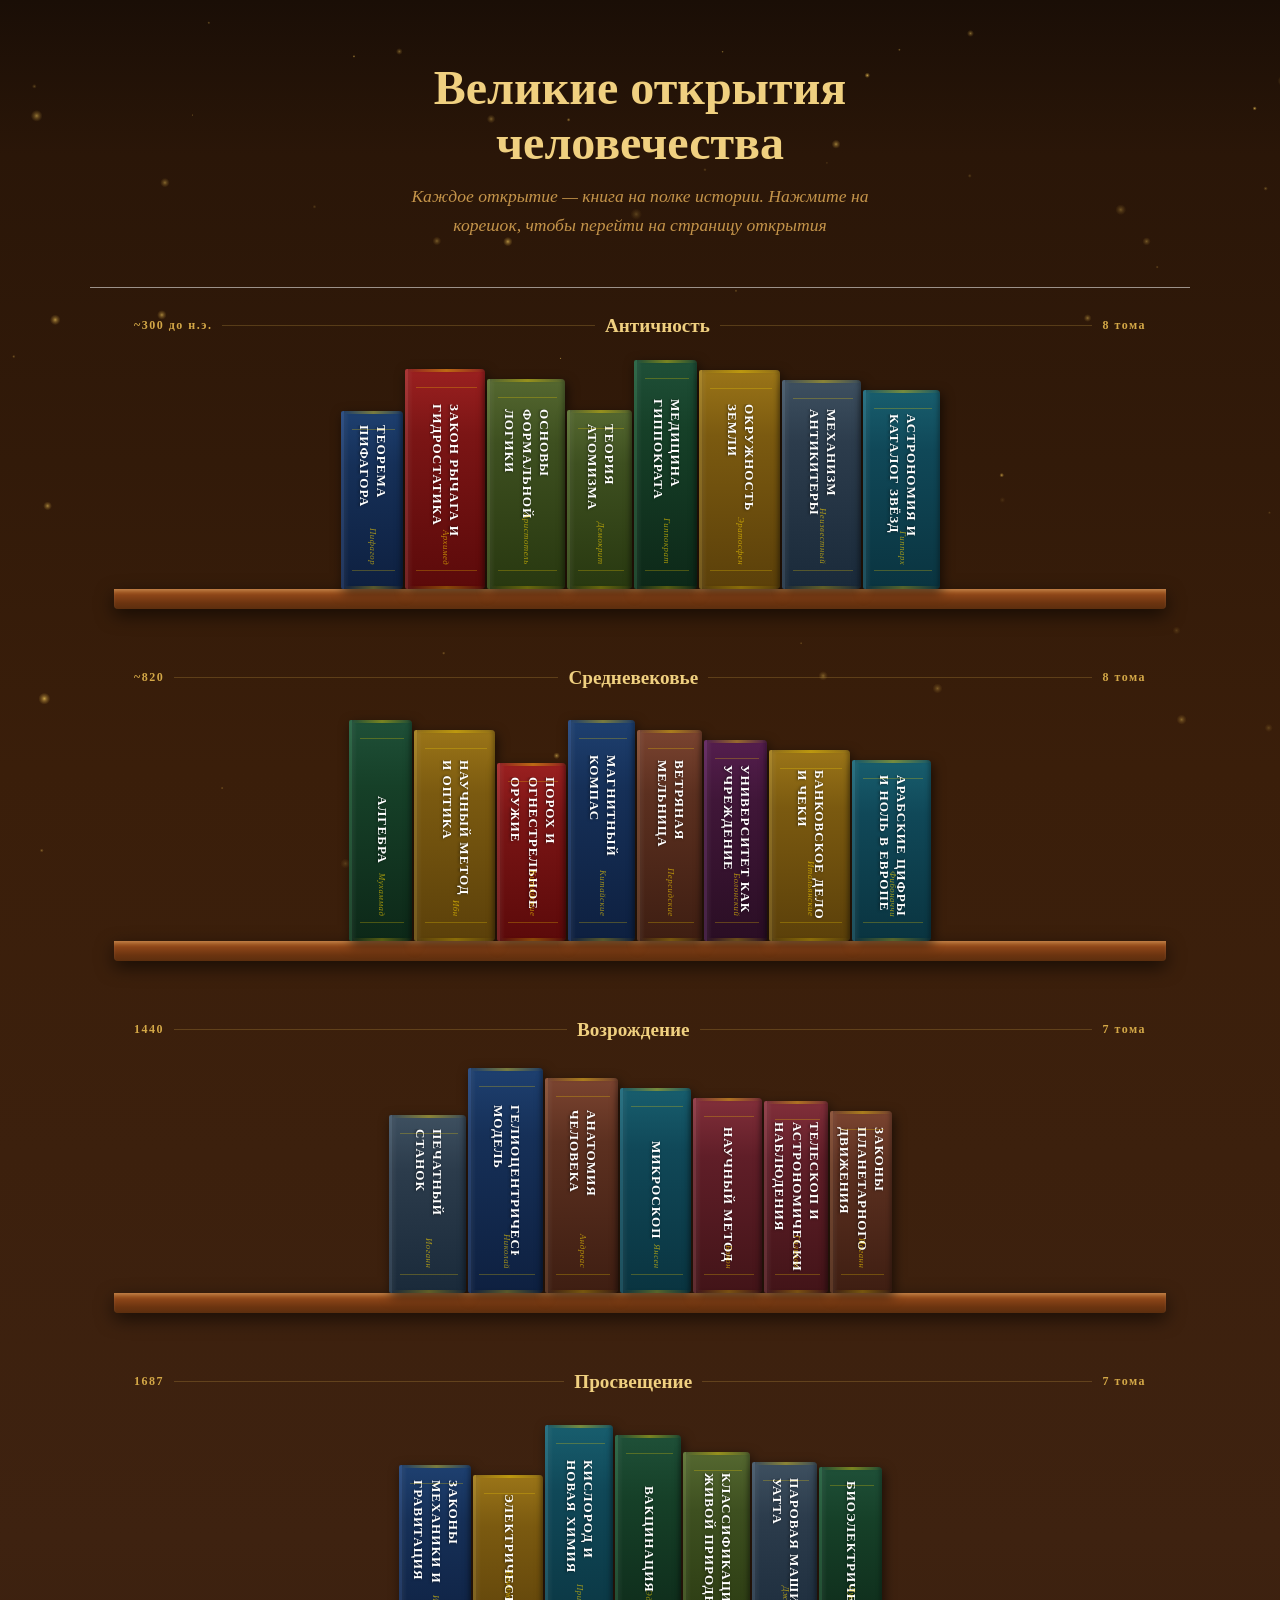
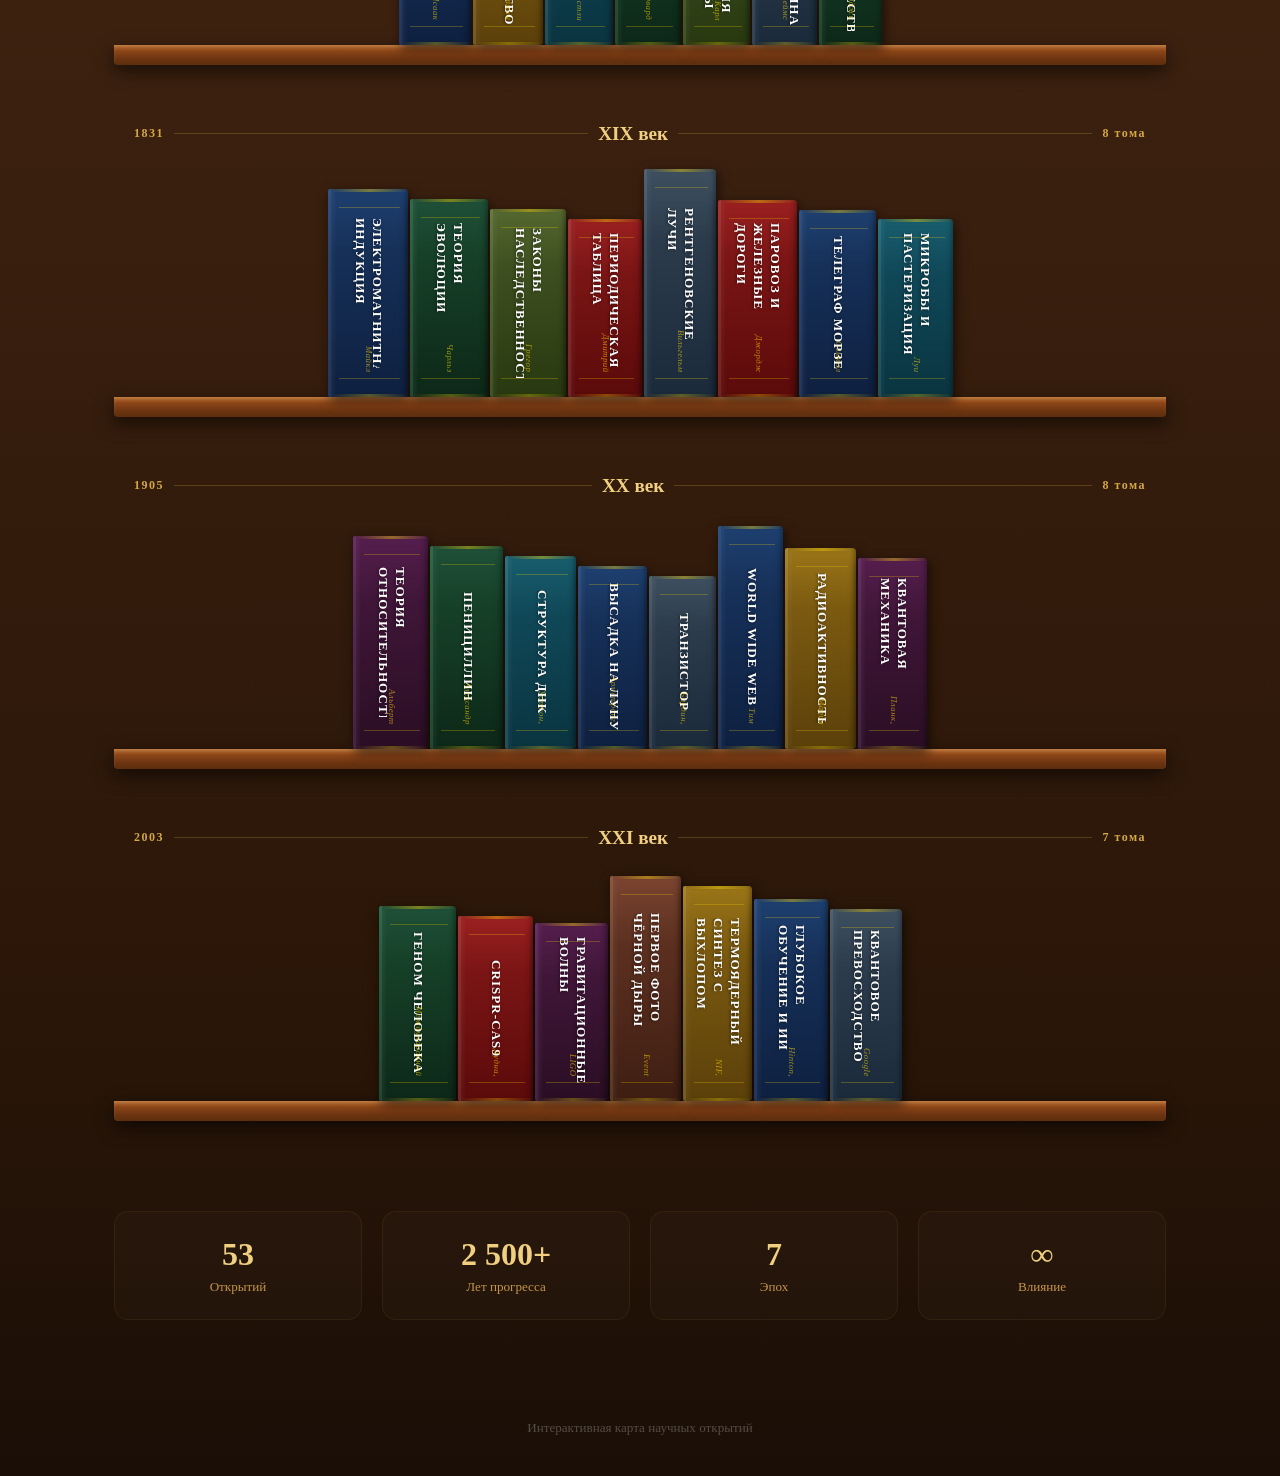
==== discoveries.html @ d67c03bd "Add files via upload" ====
<!DOCTYPE html>
<html lang="ru">
<head>
<meta charset="UTF-8">
<meta name="viewport" content="width=device-width, initial-scale=1.0">
<title>Великие открытия человечества</title>
<style>
*{margin:0;padding:0;box-sizing:border-box}
body{font-family:Georgia,'Times New Roman',serif;background:#1a0e06;color:#fff;min-height:100vh;overflow-x:hidden}
.lib{min-height:100vh;background:linear-gradient(180deg,#1a0e06,#2a1608 5%,#3a1e0a 25%,#3e2210 50%,#2a1608 85%,#1a0e06 100%)}

header{text-align:center;padding:60px 24px 20px;position:relative;z-index:1}
h1{font-size:clamp(2rem,5vw,3rem);color:#f0d080;margin-bottom:12px;line-height:1.15;cursor:pointer}
.sub{font-size:1.1rem;color:#c4944a;font-style:italic;max-width:520px;margin:0 auto 28px;line-height:1.6}

.shelves{max-width:1100px;margin:0 auto;padding:0 24px 40px;position:relative;z-index:1}
.shelf{margin-bottom:30px}
.slabel{display:flex;align-items:center;gap:10px;padding:28px 20px 12px}
.slabel .yr{font-size:.75rem;font-weight:700;color:#d4a847;letter-spacing:1.5px}
.slabel .ln{flex:1;height:1px;background:rgba(212,168,71,.25)}
.slabel .nm{font-size:1.2rem;font-weight:700;color:#f0d080}

.brow{display:flex;align-items:flex-end;padding:0 20px;min-height:240px;gap:2px;justify-content:center}
.bk{cursor:pointer;transition:all .35s cubic-bezier(.25,.8,.25,1);text-decoration:none;color:inherit;display:block;position:relative}
.bk:hover{transform:translateY(-16px) scale(1.03);z-index:10}
.spine{border-radius:2px 4px 4px 2px;padding:14px 8px;min-height:190px;width:72px;display:flex;flex-direction:column;align-items:center;justify-content:center;position:relative;overflow:hidden;box-shadow:2px 4px 12px rgba(0,0,0,.6),inset -2px 0 4px rgba(0,0,0,.3),inset 2px 0 4px rgba(255,255,255,.08)}
.spine::before{content:'';position:absolute;top:0;left:0;right:0;height:3px;background:linear-gradient(90deg,transparent,rgba(255,215,0,.4),transparent)}
.spine::after{content:'';position:absolute;bottom:0;left:0;right:0;height:3px;background:linear-gradient(90deg,transparent,rgba(255,215,0,.3),transparent)}
.spine .gold-line{position:absolute;left:8px;right:8px;height:1px;background:rgba(255,215,0,.25)}
.spine .gold-line.top{top:18px}
.spine .gold-line.bot{bottom:18px}
.btitle{font-size:.82rem;font-weight:700;color:#fff;writing-mode:vertical-rl;text-orientation:mixed;letter-spacing:1px;text-transform:uppercase;text-shadow:0 1px 3px rgba(0,0,0,.6);line-height:1.3;max-height:150px;overflow:hidden}
.bauthor{font-size:.55rem;color:rgba(255,215,0,.6);writing-mode:vertical-rl;text-orientation:mixed;position:absolute;bottom:24px;letter-spacing:.5px;font-style:italic}
.bk:hover .spine{box-shadow:2px 8px 24px rgba(0,0,0,.7),inset -2px 0 4px rgba(0,0,0,.3),inset 2px 0 4px rgba(255,255,255,.12),0 0 20px rgba(255,215,0,.1)}

.c1{background:linear-gradient(180deg,#9B2020 0%,#7B1515 30%,#5B0A0A 100%);border-left:3px solid rgba(255,180,180,.15)}
.c2{background:linear-gradient(180deg,#1E4070 0%,#163058 30%,#0E2040 100%);border-left:3px solid rgba(150,180,255,.15)}
.c3{background:linear-gradient(180deg,#1F5038 0%,#164028 30%,#0D2818 100%);border-left:3px solid rgba(150,255,180,.15)}
.c4{background:linear-gradient(180deg,#7B4430 0%,#5C3020 30%,#3E1E12 100%);border-left:3px solid rgba(255,200,150,.15)}
.c5{background:linear-gradient(180deg,#551E4E 0%,#401638 30%,#2A0E24 100%);border-left:3px solid rgba(220,150,255,.15)}
.c6{background:linear-gradient(180deg,#9B7518 0%,#7B5A10 30%,#5B400A 100%);border-left:3px solid rgba(255,230,150,.15)}
.c7{background:linear-gradient(180deg,#185E6E 0%,#104858 30%,#0A3440 100%);border-left:3px solid rgba(150,230,255,.15)}
.c8{background:linear-gradient(180deg,#556830 0%,#3E5020 30%,#283810 100%);border-left:3px solid rgba(200,230,150,.15)}
.c9{background:linear-gradient(180deg,#822F3A 0%,#601E28 30%,#421418 100%);border-left:3px solid rgba(255,180,190,.15)}
.c10{background:linear-gradient(180deg,#3E5060 0%,#2C3C4C 30%,#1A2A3A 100%);border-left:3px solid rgba(180,200,220,.15)}

.board{height:20px;background:linear-gradient(180deg,#b87030 0%,#8c4518 30%,#6c3410 70%,#5c2e0e 100%);border-radius:0 0 4px 4px;box-shadow:0 6px 18px rgba(0,0,0,.6),inset 0 2px 3px rgba(255,255,255,.1)}
.board::before{content:'';position:absolute;top:0;left:0;right:0;height:1px;background:rgba(255,255,255,.1)}

.stats{max-width:1100px;margin:0 auto;padding:20px 24px 60px;display:grid;grid-template-columns:repeat(4,1fr);gap:20px;position:relative;z-index:1}
.stat{text-align:center;padding:24px;background:rgba(255,255,255,.02);border:1px solid rgba(212,168,71,.08);border-radius:14px}
.stat .n{font-size:2rem;font-weight:900;color:#f0d080;margin-bottom:6px}
.stat .l{font-size:.82rem;color:#c4944a}

/* Discovery page */
.discovery-page{max-width:900px;margin:0 auto;padding:40px 24px 80px}
.dp-back{color:#c4944a;font-size:.95rem;cursor:pointer;margin-bottom:32px;background:none;border:none;font-family:inherit;display:inline-block}
.dp-back:hover{color:#f0d080}
.dp-era{color:#d4a847;font-size:.8rem;margin-bottom:12px;letter-spacing:1px}
.dp-title{font-size:2.5rem;color:#f0d080;margin-bottom:8px;line-height:1.15}
.dp-scientist{font-size:1.3rem;color:#c4944a;font-style:italic;margin-bottom:8px}
.dp-year{font-size:1rem;color:rgba(255,255,255,.5);margin-bottom:24px}
.dp-tags{display:flex;gap:8px;flex-wrap:wrap;margin-bottom:32px}
.dp-tag{padding:4px 12px;border-radius:100px;font-size:.75rem;color:#c4944a;background:rgba(255,255,255,.04);border:1px solid rgba(255,255,255,.08)}

.dp-quote{border-left:3px solid #d4a847;padding:16px 20px;background:rgba(212,168,71,.04);border-radius:0 10px 10px 0;margin:28px 0}
.dp-quote p{font-size:1.15rem;font-style:italic;color:#f0d080;line-height:1.6;margin-bottom:6px}
.dp-quote cite{font-size:.8rem;color:#c4944a}

.dp-section{margin-bottom:36px}
.dp-section h2{color:#f0d080;margin-bottom:14px;font-size:1.3rem}
.dp-section p{color:rgba(255,255,255,.78);line-height:1.85;margin-bottom:12px;font-size:1rem}

.dp-meta{display:grid;grid-template-columns:repeat(auto-fit,minmax(180px,1fr));gap:12px;margin:20px 0 32px}
.meta-card{background:rgba(255,255,255,.03);border:1px solid rgba(255,255,255,.06);border-radius:12px;padding:14px}
.meta-card .ml{font-size:.7rem;color:#d4a847;text-transform:uppercase;letter-spacing:1px;margin-bottom:4px}
.meta-card .mv{font-size:1rem;font-weight:700;color:#fff}

.dp-facts{display:grid;grid-template-columns:repeat(auto-fit,minmax(260px,1fr));gap:14px;margin-top:14px}
.fact-card{background:rgba(255,255,255,.03);border:1px solid rgba(212,168,71,.1);border-radius:10px;padding:18px}
.fact-card h4{color:#d4a847;margin-bottom:8px;font-size:.85rem}
.fact-card p{color:rgba(255,255,255,.75);font-size:.92rem;line-height:1.65}

.dp-timeline{position:relative;padding-left:28px;margin-top:14px}
.dp-timeline::before{content:'';position:absolute;left:6px;top:0;bottom:0;width:2px;background:rgba(212,168,71,.2)}
.tl-item{position:relative;margin-bottom:18px;padding-left:18px}
.tl-item::before{content:'';position:absolute;left:-26px;top:5px;width:10px;height:10px;border-radius:50%;background:#d4a847;border:2px solid #1a0e06}
.tl-item .tl-year{font-size:.9rem;font-weight:700;color:#d4a847;margin-bottom:2px}
.tl-item .tl-text{font-size:.88rem;color:rgba(255,255,255,.7);line-height:1.5}

.dp-related{display:grid;grid-template-columns:repeat(auto-fit,minmax(200px,1fr));gap:12px;margin-top:14px}
.related-card{background:rgba(255,255,255,.03);border:1px solid rgba(212,168,71,.1);border-radius:10px;padding:14px;cursor:pointer;transition:all .3s;text-decoration:none;color:inherit;display:block}
.related-card:hover{background:rgba(212,168,71,.08);border-color:rgba(212,168,71,.3);transform:translateY(-2px)}
.related-card .rc-title{font-size:1rem;font-weight:700;color:#f0d080;margin-bottom:4px}
.related-card .rc-sci{font-size:.8rem;color:#c4944a;font-style:italic}
.related-card .rc-year{font-size:.75rem;color:rgba(255,255,255,.4);margin-top:4px}

footer{text-align:center;padding:40px 24px;color:rgba(255,255,255,.25);font-size:.82rem}

#particles{position:fixed;top:0;left:0;width:100%;height:100%;pointer-events:none;z-index:0}
.lib{position:relative;z-index:1}

@media(max-width:768px){
.stats{grid-template-columns:1fr 1fr}
.dp-title{font-size:1.8rem}
.dp-facts{grid-template-columns:1fr}
.dp-meta{grid-template-columns:1fr 1fr}
}
</style>
</head>
<body>
<div class="lib">
<canvas id="particles"></canvas>
<div id="app"></div>
</div>

<script>
const D=[
{e:"Античность",y:"~300 до н.э.",t:"Теорема Пифагора",s:"Пифагор Самосский",c:2,
fullDesc:"Фундаментальная теорема геометрии: a\u00B2 + b\u00B2 = c\u00B2. Соотношение между сторонами прямоугольного треугольника стало основой для тысяч последующих открытий. Хотя вавилоняне знали это соотношение за 1000 лет до Пифагора, именно он (или его ученики) первым дал строгое математическое доказательство.",
context:"До Пифагора математика была практической \u2014 египтяне использовали эмпирические соотношения для строительства пирамид. Пифагор первым поднял математику до уровня дедуктивной науки, где истины не наблюдаются, а доказываются. Его школа открыла существование иррациональных чисел (\u221A2), что потрясло самих пифагорейцев.",
impact:"Без теоремы Пифагора невозможны тригонометрия, навигация, архитектура, GPS-навигация и компьютерная графика. Каждый раз, когда вы пользуетесь картой на телефоне или смотрите 3D-анимацию, работает эта 2500-летняя теорема.",
facts:["Пифагор не оставил письменных трудов \u2014 все идеи передавались устно","Существует более 400 различных доказательств теоремы, включая доказательство президента США Гарфилда","Вавилоняне знали о соотношении 3-4-5 за 1000 лет до Пифагора","Пифагорейцы считали числа сакральными и верили: \u00ABвсё есть число\u00BB","Пифагор запрещал есть бобы и, по легенде, погиб из-за этого"],
timeline:[{year:"~570 до н.э.",text:"Рождение Пифагора на острове Самос"},{year:"~530 до н.э.",text:"Основание школы в Кротоне"},{year:"~500 до н.э.",text:"Открытие и доказательство теоремы"},{year:"~300 до н.э.",text:"Включение в \u00ABНачала\u00BB Евклида"}],
f:"Математика",im:"Геометрия, навигация, физика",o:"Древняя Греция",
q:"Числа правят миром.",qc:"Пифагор",
tg:["геометрия","математика"],rel:[1,3,4],
prev:"Вавилоняне на глиняных табличках (Plimpton 322, ~1800 до н.э.) знали соотношение 3-4-5, египтяне использовали верёвки с узлами для прямых углов. Но всё это были эмпирические наблюдения — ни у кого не было строгого доказательства.",
modern:"GPS-навигация (расстояние между точками), компьютерная графика и 3D-моделирование (евклидово расстояние), строительство (проверка прямых углов), физика (разложение векторов сил), архитектура, машинное обучение (метрики расстояний между данными)."},

{e:"Античность",y:"~250 до н.э.",t:"Закон рычага и гидростатика",s:"Архимед",c:1,
fullDesc:"Архимед Сиракузский \u2014 величайший математик и инженер античности. Он сформулировал закон рычага и принцип выталкивающей силы (закон Архимеда), разработал методы вычисления площадей и объёмов, предвосхитившие интегральное исчисление на 2000 лет. Также создал уникальные военные машины.",
context:"Архимед жил в период эллинистической Греции. Его предшественник Евклид систематизировал геометрию, а Архимед пошёл дальше \u2014 научился вычислять площади криволинейных фигур. Его вычисление числа \u03C0 было рекордно точным для того времени.",
impact:"Принципы Архимеда используются в судостроении, гидравлике и инженерии. Его метод исчерпывания предвосхитил интегральное исчисление Ньютона и Лейбница.",
facts:["Знаменитое \u00ABЭврика!\u00BB произнесено в ванной","Он вычислил \u03C0 с точностью до двух знаков \u2014 рекорд на 1500 лет","Создал \u00ABкогти Архимеда\u00BB для защиты Сиракуз от римлян","По легенде, мог сдвинуть корабль одной рукой через систему блоков","Римский солдат убил Архимеда, когда тот чертил фигуру на песке"],
timeline:[{year:"~287 до н.э.",text:"Рождение в Сиракузах"},{year:"~250 до н.э.",text:"Открытие закона рычага и гидростатики"},{year:"~240 до н.э.",text:"Вычисление \u03C0 и объёма шара"},{year:"212 до н.э.",text:"Гибель при осаде Сиракуз"}],
f:"Физика",im:"Механика, гидравлика",o:"Сиракузы",
q:"Дайте мне точку опоры, и я переверну Землю.",qc:"Архимед",
tg:["механика","физика","инженерия"],rel:[0,12,16],
prev:"Египтяне использовали рычаги для подъёма тяжестей, но не понимали математического закона. Архит из Тарента (IV в. до н.э.) исследовал механику, но не дал формулировки закона.",
modern:"Судостроение (расчёт плавучести кораблей и подводных лодок), гидравлика (домкраты, прессы), авиация (дирижабли), проектирование буровых установок, метеорология (воздушные массы)."},

{e:"Античность",y:"~350 до н.э.",t:"Основы формальной логики",s:"Аристотель",c:8,
fullDesc:"Аристотель создал первую формальную систему логики \u2014 силлогистику. Его учение о категориях, суждениях и умозаключениях стало фундаментом рационального мышления. \u00ABОрганон\u00BB \u2014 собрание логических трудов \u2014 оставался главным учебником логики вплоть до XIX века.",
context:"Аристотель был учеником Платона, но пошёл своим путём. Если Платон верил в мир идей, то Аристотель опирался на наблюдение. Он заложил основы биологии, политологии, риторики, этики. Его классификация животных использовалась до Линнея.",
impact:"Формальная логика \u2014 основа математики, философии, права, ИИ и программирования. Булева алгебра, из которой выросли компьютеры, \u2014 прямое развитие идей Аристотеля.",
facts:["Аристотель учил Александра Македонского","Основал школу Ликей, где преподавал гуляя \u2014 отсюда \u00ABперипатетики\u00BB","Описал более 500 видов животных","Его логика доминировала 2300 лет","Слово \u00ABкатегория\u00BB ввёл именно Аристотель"],
timeline:[{year:"384 до н.э.",text:"Рождение в Стагирах"},{year:"367 до н.э.",text:"Поступление в Академию Платона"},{year:"343 до н.э.",text:"Учитель Александра Македонского"},{year:"335 до н.э.",text:"Основание Ликея"}],
f:"Философия",im:"Логика, наука, ИИ",o:"Древняя Греция",
q:"Мы то, что мы делаем постоянно.",qc:"Аристотель",
tg:["логика","философия"],rel:[0,9,30],
prev:"Сократ развивал диалектику через вопросы, Платон — теорию идей. Но систематического метода рассуждения не существовало. Софисты использовали риторику для манипуляции, а не для поиска истины.",
modern:"Формальная логика — основа программирования (условные операторы, булева алгебра), SQL-запросов, искусственного интеллекта (логический вывод), юриспруденции (построение правовых аргументов), философии и лингвистики."},

{e:"Средневековье",y:"~820",t:"Алгебра",s:"Мухаммад аль-Хорезми",c:3,
fullDesc:"Трактат \u00ABАль-Китаб аль-мухтасар фи хисаб аль-джабр ва-ль-мукабала\u00BB стал первой книгой, посвящённой решению уравнений как самостоятельной науке. Слово \u00ABаль-джабр\u00BB дало название \u00ABалгебре\u00BB, а латинизация имени \u00ABаль-Хорезми\u00BB породила слово \u00A0\u00ABалгоритм\u00BB.",
context:"Аль-Хорезми работал в \u00ABДоме мудрости\u00BB в Багдаде \u2014 главном научном центре исламского халифата. Там переводились труды греков, индийцев и персов. Индийская позиционная система счисления, которую он популяризировал, стала основой всей современной математики.",
impact:"Без алгебры невозможна ни одна область современной науки. Алгоритмы, лежащие в основе каждого компьютера, прямо названы в честь аль-Хорезми.",
facts:["Слово \u00ABалгоритм\u00BB \u2014 латинизация его имени","Слово \u00ABалгебра\u00BB \u2014 от \u00ABal-jabr\u00BB","Работал в \u00ABДоме мудрости\u00BB \u2014 аналоге научного института","Индийские цифры попали в Европу через его труды","Его астрономические таблицы использовались 400 лет"],
timeline:[{year:"~780",text:"Рождение в Хорезме"},{year:"~820",text:"Создание трактата по алгебре"},{year:"~830",text:"Составление астрономических таблиц"},{year:"XII век",text:"Перевод на латынь"}],
f:"Математика",im:"Алгебра, программирование",o:"Багдад",
q:"Аль-Джабр \u2014 восстановление целого из частей.",qc:"Из трактата",
tg:["алгебра","алгоритмы","математика"],rel:[6,19],
prev:"Индийские математики создали позиционную систему с нулём (VI век), но не развили алгебру как самостоятельную науку. Диофант (III век) решал уравнения, но геометрически. Китайские математики решали практические задачи без систематизации.",
modern:"Без алгебры невозможно программирование, криптография, машинное обучение, инженерия, экономика, физика. Алгоритмы (названные в честь аль-Хорезми) — основа компьютерных наук. Каждое уравнение в школе — это алгебра аль-Хорезми."},

{e:"Средневековье",y:"~1021",t:"Научный метод и оптика",s:"Ибн аль-Хайсам",c:6,
fullDesc:"\u00ABКнига оптики\u00BB впервые доказала, что зрение возникает от лучей, входящих в глаз, а не исходящих из него. Альхазен первым применил систематический эксперимент для проверки гипотез \u2014 за 600 лет до Галилея. Его подход \u2014 гипотеза, эксперимент, проверка \u2014 стал прообразом научного метода.",
context:"Альхазен притворился сумасшедшим, чтобы избежать гнева халифа, и в заточении написал главный труд. Его работы повлияли на Роджера Бэкона, Леонардо да Винчи, Кеплера и Декарта.",
impact:"Альхазен заложил основы экспериментальной физики и оптики. Камера-обскура, описанная им, стала предшественницей фотографии.",
facts:["Его называют \u00ABпервым настоящим учёным\u00BB","Притворился безумцем на 10 лет, чтобы избежать казни","Описал камеру-обскуру \u2014 предшественницу фотоаппарата","\u00ABКнига оптики\u00BB \u2014 7 томов","Изучал радугу и строение глаза"],
timeline:[{year:"965",text:"Рождение в Басре"},{year:"~1011",text:"Начало работы над \u00ABКнигой оптики\u00BB"},{year:"~1021",text:"Завершение \u00ABКниги оптики\u00BB"},{year:"~1040",text:"Смерть в Каире"}],
f:"Физика",im:"Оптика, научный метод",o:"Каир",
tg:["оптика","научный метод","эксперимент"],rel:[11,14],
prev:"Евклид и Птолемей считали, что глаз испускает лучи. Гален изучал анатомию глаза, но не понял механизм зрения. Арабские учёные до аль-Хайсама не проводили систематических экспериментов с контролем переменных.",
modern:"Его оптика — основа фотографии, микроскопии, телескопов, офтальмологии. Научный метод (гипотеза → эксперимент → проверка) — основа всей современной науки: физики, химии, биологии, медицины. Без этого метода нет технологий."},

{e:"Возрождение",y:"1440",t:"Печатный станок",s:"Иоганн Гутенберг",c:10,
fullDesc:"Гутенберг создал первый печатный станок с подвижными металлическими литерами. За 50 лет было напечатано больше книг, чем переписано за предыдущее тысячелетие. Это привело к Реформации, Научной революции и Просвещению.",
context:"До Гутенберга книги переписывались вручную \u2014 одна Библия стоила как дом. Гутенберг был ювелиром \u2014 его мастерство в работе с металлом позволило создать точные формы для литер. Первая напечатанная книга \u2014 Библия (1455).",
impact:"Печатный станок \u2014 величайший катализатор прогресса. Без него невозможны Реформация, Научная революция, демократия и современное образование.",
facts:["Гутенберг обанкротился и умер в бедности","Первой книгой стала Библия (1455) \u2014 сохранилось 49 экземпляров","Через 50 лет \u2014 1000+ типографий, 20 млн томов","Мартин Лютер использовал станок для тезисов \u2014 первый \u00ABвирусный контент\u00BB","До станка 5% грамотных, через 100 лет \u2014 47%"],
timeline:[{year:"~1400",text:"Рождение в Майнце"},{year:"1440",text:"Создание печатного станка"},{year:"1455",text:"Печать 42-строчной Библии"},{year:"1468",text:"Смерть в бедности"}],
f:"Технология",im:"Революция в знании",o:"Майнц, Германия",
q:"Машина для победы над невежеством.",qc:"Лейбниц о Гутенберге",
tg:["печать","революция","знание"],rel:[9,7,13],
prev:"Китайцы изобрели бумагу (II век) и ксилографию (VII век). Корейцы создали металлические подвижные литеры (XIII век). Но ни одна из этих культур не создала полной системы: шрифт + пресс + краска + бумага.",
modern:"Печать привела к массовой грамотности, Научной революции, Реформации, демократии. Без неё нет газет, журналов, образования, современного общества. Следующий скачок в распространении информации — интернет (1989)."},

{e:"Возрождение",y:"1543",t:"Гелиоцентрическая модель",s:"Николай Коперник",c:2,
fullDesc:"Коперник предложил модель, в которой Земля вращается вокруг Солнца. Его труд \u00ABО вращениях небесных сфер\u00BB стал началом Научной революции, разрушив 1400-летнюю геоцентрическую парадигму.",
context:"Коперник был каноником католической церкви \u2014 ирония, учитывая что теория противоречила догме. Он боялся публиковать из-за обвинений в ереси. По легенде, книгу вручили умирающему Копернику в день его смерти.",
impact:"Гелиоцентризм запустил цепь: Галилей доказал наблюдениями, Кеплер открыл эллиптические орбиты, Ньютон объяснил гравитацией.",
facts:["Коперник также был врачом, экономистом и переводчиком","\u00ABО вращениях\u00BB опубликовано в год его смерти","Церковь запретила книгу только через 73 года","Галилей осуждён в 1633 именно за защиту идей Коперника","Планеты Коперника ещё двигались по круговым орбитам"],
timeline:[{year:"1473",text:"Рождение в Торне"},{year:"1510\u20131530",text:"Разработка модели"},{year:"1543",text:"Публикация"},{year:"1616",text:"Включение в индекс запрещённых"}],
f:"Астрономия",im:"Научная революция",o:"Фромборк, Польша",
tg:["астрономия","гелиоцентризм"],rel:[3,11,12],
prev:"Аристарх Самосский (III век до н.э.) предлагал гелиоцентризм, но его отвергли. Птолемей создал сложную геоцентрическую систему с эпициклами, работавшую 1400 лет. Омара Хайяма (XI век) критиковал Птолемея, но не предложил альтернативу.",
modern:"Гелиоцентризм — основа современной астрономии и космонавтики. Понимание, что Земля не центр Вселенной, изменило философию, теологию и самоосознание человечества. Сегодня мы знаем о миллиардах галактик — всё началось с идеи Коперника."},

{e:"Возрождение",y:"1543",t:"Анатомия человека",s:"Андреас Везалий",c:4,
fullDesc:"До Везалия анатомия базировалась на трудах Галена (II век), который вскрывал животных. Везалий первым начал систематически dissectировать людей и обнаружил сотни ошибок. Его \u00ABDe humani corporis fabrica\u00BB с иллюстрациями ученика Тициана стала поворотным моментом.",
context:"Везалию было 28 лет, когда он опубликовал главный труд. Он тайно вскрывал тела \u2014 это было нелегально и опасно. Разоблачение ошибок Галена вызвало ярость консерваторов.",
impact:"Современная медицина, хирургия и физиология невозможны без точного понимания анатомии. Везалий превратил медицину из набора суеверий в науку.",
facts:["Везалию было 28 при публикации главного труда","Тайно вскрывал тела, включая висельников","Более 300 детальных иллюстраций","Обнаружил, что у людей нет кости в сердце, как утверждал Гален","Погиб при кораблекрушении в 37 лет"],
timeline:[{year:"1514",text:"Рождение в Брюсселе"},{year:"1537",text:"Начало исследований в Падуе"},{year:"1543",text:"Публикация \u00ABFabrica\u00BB"},{year:"1564",text:"Гибель при кораблекрушении"}],
f:"Медицина",im:"Анатомия, хирургия",o:"Брюссель/Падуя",
tg:["анатомия","медицина"],rel:[14,15,23],
prev:"Гален (II век) был авторитетом 1300 лет, но вскрывал животных (свиней, обезьян), не людей. Мондино де Луцци (XIV век) проводил вскрытия, но не публиковал систематических наблюдений. Анатомия была набором ошибок Галена.",
modern:"Современная медицина, хирургия, физиология невозможны без точной анатомии. Рентген, МРТ, КТ — всё основано на знании анатомии. Каждое медицинское образование начинается с анатомии по Везалию."},

{e:"Возрождение",y:"1590",t:"Микроскоп",s:"Янсен / Левенгук",c:7,
fullDesc:"Захарий Янсен изобрёл первый составной микроскоп (~1590), но прорыв совершил Левенгук (1670-е). Создавая линзы (увеличение до 275\u00D7), он впервые увидел бактерий, сперматозоиды, эритроциты. Мир, невидимый глазу, оказался населён жизнью.",
context:"Левенгук был торговцем тканями, которому нужна была лупа. Не имел научного образования, но мастерство в создании линз привело к открытиям, потрясшим науку. Письма в Лондонское общество поначалу встречали скептически.",
impact:"Микроскоп \u2014 основа биологии, медицины и микробиологии. Без него невозможны понимание инфекций, антибиотики, клеточная биология и генетика.",
facts:["Левенгук создал 500+ микроскопов, сохранилось 11","Линзы давали 275\u00D7 \u2014 рекорд на 150 лет","Первым увидел бактерии, эритроциты, сперматозоиды","Не писал на латыни \u2014 его письма на голландском","Королевское общество отправило комиссию для проверки"],
timeline:[{year:"~1590",text:"Янсен создаёт первый микроскоп"},{year:"1665",text:"Гук публикует \u00ABМикрографию\u00BB"},{year:"1674",text:"Левенгук открывает \u00ABанималькулов\u00BB"},{year:"1683",text:"Левенгук обнаруживает бактерии"}],
f:"Технология",im:"Микробиология, медицина",o:"Нидерланды",
tg:["микроскоп","биология"],rel:[10,23,25],
prev:"Лупы использовались с античности. Роджер Бэкон описывал увеличительные стёкла (XIII век). Но никто не создал составной микроскоп с несколькими линзами до Янсена, и никто не увидел микромир до Левенгука.",
modern:"Микроскоп — основа биологии, медицины, микробиологии. Без него нет понимания инфекций, антибиотиков, клеточной биологии, генетики, вирусологии, диагностики рака. Современные электронные микроскопы видят отдельные атомы."},

{e:"Возрождение",y:"1600",t:"Научный метод",s:"Бэкон / Галилей",c:9,
fullDesc:"Бэкон сформулировал индуктивный метод, Галилей добавил эксперимент и математику. Наука отделилась от философии и религии. Галилей подтвердил гелиоцентризм телескопом, открыв спутники Юпитера и кратеры Луны.",
context:"До научного метода истина устанавливалась авторитетом. Бэкон в \u00ABНовом Органоне\u00BB (1620) заявил: природа познаётся через наблюдение. Галилей продемонстрировал силу метода: наблюдения фаз Венеры и лунного рельефа опровергли Аристотеля.",
impact:"Научный метод \u2014 основа всего современного знания. Медицина, физика, биология \u2014 всё основано на принципе \u00ABгипотеза \u2192 эксперимент \u2192 проверка\u00BB.",
facts:["Галилей обнаружил 4 спутника Юпитера в 1610","Наблюдал кратеры Луны, доказав что небесные тела не \u00ABидеальны\u00BB","Бэкон был канцлером Англии, осуждён за коррупцию","Галилея судили в 1633, заставили отречься","По легенде: \u00ABИ тем не менее она вертится!\u00BB"],
timeline:[{year:"1564",text:"Рождение Галилея"},{year:"1610",text:"Спутники Юпитера"},{year:"1620",text:"Бэкон публикует \u00ABНовый Органон\u00BB"},{year:"1633",text:"Суд над Галилеем"}],
f:"Методология",im:"Вся современная наука",o:"Англия/Италия",
tg:["метод","эмпиризм","наука"],rel:[12,9,7],
prev:"Средневековая наука основывалась на авторитете Аристотеля и Библии. Истина устанавливалась цитированием, не наблюдением. Аль-Хайсам применял эксперимент, но не формализовал метод как универсальный принцип.",
modern:"Научный метод — основа всего современного знания. Медицина, физика, биология, инженерия, экономика — всё основано на «гипотеза → эксперимент → проверка». Без него нет технологий, космических полётов, интернета, вакцинации."},

{e:"Просвещение",y:"1687",t:"Законы механики и гравитация",s:"Исаак Ньютон",c:2,
fullDesc:"\u00ABМатематические начала натуральной философии\u00BB \u2014 три закона движения и закон тяготения. Ньютон объединил земную и небесную механику. Также создал математический анализ и корпускулярную теорию света.",
context:"Ньютон работал в Кембридже во время Великой чумы. В \u00ABгод чудес\u00BB (1665\u20131666) он в одиночку заложил основы трёх великих наук. Позже стал директором Монетного двора и раскрыл масштаб фальшивомонетчества.",
impact:"\u00ABНачала\u00BB \u2014 возможно, самая важная научная книга. Инженерия, авиация, космонавтика \u2014 всё основано на трёх законах Ньютона.",
facts:["Создал анализ одновременно с Лейбницем","\u00ABГод чудес\u00BB \u2014 сидел дома во время чумы","Тайно занимался алхимией, написал больше об алхимии, чем о физике","Был директором Монетного двора","Эйнштейн показал: законы Ньютона \u2014 приближение"],
timeline:[{year:"1642",text:"Рождение в Вулсторпе"},{year:"1665\u201366",text:"\u00ABГод чудес\u00BB"},{year:"1687",text:"Публикация \u00ABНачал\u00BB"},{year:"1727",text:"Смерть, Вестминстерское аббатство"}],
f:"Физика",im:"Вся классическая механика",o:"Англия",
q:"Если я видел дальше других, то потому что стоял на плечах гигантов.",qc:"Исаак Ньютон",
tg:["механика","гравитация","физика"],rel:[1,16,12],
prev:"Галилей изучал движение тел (инерция, падение), Кеплер — орбиты планет (3 закона), но никто не объединил земную и небесную механику. Декарт развил аналитическую геометрию, Хук изучал упругость, но общей теории не было.",
modern:"Без законов Ньютона нет инженерии, авиации, космонавтики, архитектуры. Все мосты, здания, ракеты рассчитаны по Ньютону. Его математический анализ (исчисление) — основа физики, инженерии, экономики, машинного обучения."},

{e:"Просвещение",y:"1752",t:"Электричество",s:"Бенджамин Франклин",c:6,
fullDesc:"Франклин доказал электрическую природу молнии и ввёл понятия \u00ABположительный\u00BB и \u00ABотрицательный\u00BB заряд. Его работа заложила основу электрофизики и электротехники.",
context:"Франклин был не только учёным, но и журналистом, дипломатом, отцом-основателем США. Его электрические эксперименты начались как хобби \u2014 переписка с английскими коллегами стала бестселлером в Европе.",
impact:"Понимание электричества привело к телеграфу, электродвигателю, радио и всей электронике. Современная цивилизация работает на электричестве.",
facts:["Опыт с воздушным змеем был смертельно опасен","Изобрёл громоотвод, спасший тысячи зданий","Единственный, кто подписал все три основополагающих документа США","Предложил концепцию летнего времени за 200 лет до реализации","Портрет на $100, хотя никогда не был президентом"],
timeline:[{year:"1706",text:"Рождение в Бостоне"},{year:"1747",text:"Начало экспериментов"},{year:"1752",text:"Опыт с воздушным змеем"},{year:"1776",text:"Декларация независимости"}],
f:"Физика",im:"Электротехника",o:"Филадельфия, США",
tg:["электричество","физика","энергия"],rel:[16,12,32],
prev:"Грей (1731) показал, что электричество conducts, Дюфе — два типа электричества. Мушенбрук изобрёл лейденскую банку. Но электрическая природа молнии не была доказана — это оставалось гипотезой.",
modern:"Без понимания электричества нет телеграфа, телефона, радио, телевизора, компьютера, интернета. Вся современная цивилизация работает на электричестве. Громоотводы (изобретение Франклина) спасли миллионы зданий от пожаров."},

{e:"Просвещение",y:"1774",t:"Кислород и новая химия",s:"Пристли / Лавуазье",c:7,
fullDesc:"Пристли открыл кислород (1774), но не понял природу. Лавуазье доказал, что кислород \u2014 основа горения и дыхания, разрушив теорию флогистона. Создал первую систему химической номенклатуры, доказал закон сохранения массы.",
context:"Лавуазье был аристократом и сборщиком податей \u2014 это стоило ему жизни (гильотина, 1794). Его жена Мари-Анн была talented художницей и делала иллюстрации. Вместе они создали лабораторию, где химия стала точной наукой.",
impact:"Современная химия, биология, фармакология основаны на понимании кислорода. Без Лавуазье не было бы Пастера, Менделеева и химической промышленности.",
facts:["Лавуазье казнён на гильотине","Жена рисовала иллюстрации \u2014 они были соавторами","Пристли назвал кислород \u00ABдефлогистированным воздухом\u00BB","Лавуазье доказал что алмаз \u2014 углерод, сгорев его","Закон сохранения массы \u2014 основа всей химии"],
timeline:[{year:"1743",text:"Рождение Лавуазье"},{year:"1774",text:"Пристли открывает кислород"},{year:"1789",text:"\u00ABЭлементарный курс химии\u00BB"},{year:"1794",text:"Казнь Лавуазье"}],
f:"Химия",im:"Современная химия",o:"Англия/Франция",
tg:["химия","кислород"],rel:[19,14,17],
prev:"Теория флогистона (Шталь, 1697) доминировала 80 лет. Металлы при горении тяжелели — теория не могла это объяснить. Пристли открыл кислород (1774), но интерпретировал его через флогистон как «дефлогистированный воздух».",
modern:"Современная химия, биология, фармакология основаны на понимании кислорода и химических реакций. Закон сохранения массы — основа всей химической инженерии. Без Лавуазье нет Менделеева, Пастера, нефтехимии, производства удобрений."},

{e:"Просвещение",y:"1796",t:"Вакцинация",s:"Эдвард Дженнер",c:3,
fullDesc:"Дженнер заметил, что доярки, болевшие лёгкой коровьей оспой, не заражались смертельной натуральной. В 1796 привил 8-летнему мальчику содержимое из пузыря коровьей оспы \u2014 и доказал иммунитет. Слово \u00ABвакцина\u00BB от лат. \u00ABvacca\u00BB \u2014 корова.",
context:"Натуральная оспа убивала до 30% заразившихся. Дженнер не был первым, кто заметил связь, но первым провёл эксперимент. Работа встретила сопротивление \u2014 утверждали, что у привитых вырастут коровьи головы.",
impact:"Вакцинация \u2014 величайшее достижение медицины. Натуральная оспа полностью уничтожена к 1980. Вакцины спасают 3\u20135 млн жизней ежегодно.",
facts:["Дженнеру было 47 при первой вакцинации","\u00ABВакцина\u00BB от \u00ABvacca\u00BB \u2014 \u00ABкорова\u00BB","Натуральная оспа уничтожена в 1980 \u2014 единственная полностью eradicated болезнь","Противники утверждали, что вырастут коровьи головы","Вакцины спасают 3\u20135 млн жизней ежегодно"],
timeline:[{year:"1749",text:"Рождение Дженнера"},{year:"1796",text:"Первая вакцинация"},{year:"1798",text:"Публикация"},{year:"1980",text:"ВОЗ: оспа ликвидирована"}],
f:"Медицина",im:"Иммунология",o:"Беркли, Англия",
tg:["вакцина","медицина","иммунитет"],rel:[23,22],
prev:"Вариоляция (прививка лёгкой оспы) практиковалась в Китае (X век) и Турции. Леди Монтегю привезла метод в Англию (1721). Но вариоляция давала смертность 2-3%. Фермеры знали о связи коровьей оспы и иммунитета, но не систематизировали.",
modern:"Вакцинация — величайшее достижение медицины. Натуральная оспа уничтожена в 1980 — единственная болезнь полностью eradicated. Вакцины спасают 3-5 млн жизней ежегодно. Без них нет современной демографии, общественного здоровья, продолжительности жизни."},

{e:"XIX век",y:"1831",t:"Электромагнитная индукция",s:"Майкл Фарадей",c:2,
fullDesc:"Фарадей обнаружил, что движущийся магнит создаёт ток. Это основа электрогенератора \u2014 устройства, превращающего механическую энергию в электрическую. Также ввёл понятие электромагнитного поля и создал первый электродвигатель.",
context:"Фарадей не имел образования \u2014 был подмастерьем переплётчика и самоучкой. Максвелл математизировал его идеи. Эйнштейн держал фото Фарадея на столе.",
impact:"Без индукции нет электростанций, сетей, моторов. Вся цивилизация питается электричеством, произведённым по принципу Фарадея.",
facts:["Не знал высшей математики \u2014 мыслил \u00ABсиловыми линиями\u00BB","Читал Рождественские лекции для детей \u2014 традиция жива с 1825","Когда спросили о пользе электричества: \u00ABСэр, однажды вы будете брать налоги\u00BB","Единица ёмкости \u2014 фарад \u2014 в его честь","Эйнштейн держал фото Фарадея на столе"],
timeline:[{year:"1791",text:"Рождение в Лондоне"},{year:"1821",text:"Первый электродвигатель"},{year:"1831",text:"Открытие индукции"},{year:"1867",text:"Смерть"}],
f:"Физика",im:"Электрификация",o:"Лондон",
q:"Но ведь это можно использовать!",qc:"Гладстон",
tg:["электричество","энергия"],rel:[1,12,14],
prev:"Эрстед (1820) открыл, что ток создаёт магнитное поле. Ампер математизировал это. Араго намагнитил железо током. Но обратное — может ли магнит создать ток — никто не пробовал систематически.",
modern:"Без электромагнитной индукции нет электростанций, электросетей, трансформаторов, электродвигателей. Вся цивилизация питается электричеством по принципу Фарадея. Генератор на каждой электростанции работает по его закону."},

{e:"XIX век",y:"1859",t:"Теория эволюции",s:"Чарльз Дарвин",c:3,
fullDesc:"Дарвин показал, что все виды происходят от общих предков через естественный отбор. Это объяснило всё разнообразие жизни без сверхъестественных сил. Теория объединила биологию, палеонтологию, генетику и экологию.",
context:"Дарвин 20 лет собирал доказательства после \u00ABБигля\u00BB. Опубликовал только после того, как Уоллес независимо пришёл к тем же выводам. Страдал от страха перед реакцией. Жена Эмма была набожной \u2014 переживала, что не встретятся на небесах.",
impact:"Эволюция \u2014 объединяющая теория биологии. Без неё невозможны генетика, экология, медицина, биотехнологии. Помогла бороться с антибиотикорезистентностью.",
facts:["20 лет откладывал публикацию","Жена Эмма была набожной \u2014 они спорили","Болел всю жизнь \u2014 возможно, тропическая болезнь","\u00ABВыживает сильнейший\u00BB \u2014 не Дарвина","Только 1 из 1000 видов дожил до наших дней"],
timeline:[{year:"1809",text:"Рождение"},{year:"1831\u201336",text:"Путешествие на \u00ABБигле\u00BB"},{year:"1859",text:"\u00ABПроисхождение видов\u00BB"},{year:"1882",text:"Смерть, Вестминстерское аббатство"}],
f:"Биология",im:"Вся биология",o:"Даун, Англия",
q:"Выживают не самые сильные, а те, кто лучше приспосабливается.",qc:"Чарльз Дарвин",
tg:["эволюция","биология"],rel:[18,23,26],
prev:"Ламарк (1809) предложил эволюцию через наследование приобретённых признаков — механизм неверен. Чамберс анонимно издал «Следы творения» (1844) — идея эволюции, но без механизма. Эразм Дарвин (дед Чарльза) писал об эволюции, но без доказательств.",
modern:"Эволюция — объединяющая теория всей биологии. Помогает бороться с антибиотикорезистентностью, создавать ГМО, понимать поведение, изучать эпидемии (мутации вирусов), разрабатывать вакцины. Без неё биология — набор фактов без объяснения."},

{e:"XIX век",y:"1865",t:"Законы наследственности",s:"Грегор Мендель",c:8,
fullDesc:"Мендель провёл 8 лет, скрещивая 29 000 растений гороха. Обнаружил, что признаки наследуются дискретно, подчиняясь математическим законам. Работа опубликована в 1866, проигнорирована, переоткрыта в 1900 \u2014 став основой генетики.",
context:"Мендель был августинским монахом в Брюнне (совр. Брно). Позже стал настоятелем и забросил эксперименты. Работа была настолько超前ной, что современники не поняли. Только через 35 лет три учёных подтвердили законы.",
impact:"Генетика \u2014 основа биологии XXI века. Без Менделя нет понимания ДНК, генной инженерии, CRISPR, судебной экспертизы, персонализированной медицины.",
facts:["Вырастил 29 000 растений гороха за 8 лет","Работа проигнорирована 35 лет","Три учёных \u00ABпереоткрыли\u00BB законы в 1900","Изучал также пчеловодство и метеорологию","Если бы знал о хромосомах \u2014 работа была бы понята сразу"],
timeline:[{year:"1822",text:"Рождение в Силезии"},{year:"1856\u20131863",text:"Эксперименты с горохом"},{year:"1866",text:"Публикация (проигнорирована)"},{year:"1900",text:"Переоткрытие"}],
f:"Биология",im:"Генетика",o:"Брюнн (Брно)",
tg:["генетика","наследственность"],rel:[23,18,26],
prev:"Кольрейтер и Гёртнер скрещивали растения, но не увидели закономерностей. Теория «слияния наследственности» считала, что признаки смешиваются, как краски. Никто не думал о дискретных единицах наследственности.",
modern:"Генетика — основа биологии XXI века. Без Менделя нет понимания ДНК, генной инженерии, CRISPR, судебной экспертизы, персонализированной медицины. Законы Менделя — первый курс любого биологического факультета."},

{e:"XIX век",y:"1869",t:"Периодическая таблица",s:"Дмитрий Менделеев",c:1,
fullDesc:"Менделеев расположил 63 элемента по атомной массе и обнаружил периодическую закономерность. Сила таблицы \u2014 в предсказаниях: оставил пустые клетки для ещё не открытых элементов (галлий, скандий, германий) и точно предсказал их свойства.",
context:"Идея витала \u2014 несколько учёных систематизировали элементы. Менделеев первым использовал периодичность для предсказаний. По легенде, приснилась за ночь, но на самом деле думал 20 лет.",
impact:"Таблица \u2014 основа химии и физики частиц. Предсказала элементы, объяснила реакции, помогла создать квантовую механику. Используется каждый день в каждой лаборатории.",
facts:["Думал 20 лет, а не \u00ABувидел во сне\u00BB \u2014 как сам говорил","Предсказал свойства трёх элементов с точностью до десятичных","Галлий (1875), скандий (1879), германий (1886) подтвердили","Занимался метрологией, нефтехимией, даже изготовлением чемоданов","Нобелевскую премию так и не получил"],
timeline:[{year:"1834",text:"Рождение в Тобольске"},{year:"1869",text:"Публикация таблицы"},{year:"1875\u20131886",text:"Подтверждение предсказаний"},{year:"1907",text:"Смерть в Петербурге"}],
f:"Химия",im:"Вся химия",o:"Санкт-Петербург, Россия",
q:"Я над ней двадцать лет думал, а вы думаете: сидел и вдруг... готово.",qc:"Д.И. Менделеев",
tg:["химия","элементы","таблица"],rel:[14,19],
prev:"Дёберейнер нашёл «триады» элементов (1829). Ньюлендс — «закон октав» (1864). Мейер создал таблицу, но не предсказывал новые элементы. Несколько учёных были близко к открытию, но только Менделеев использовал периодичность для точных предсказаний.",
modern:"Таблица — основа химии и физики элементарных частиц. Предсказала 11 элементов, объяснила закономерности реакций. Современная таблица содержит 118 элементов. Каждый школьник, студент, химик использует её ежедневно."},

{e:"XIX век",y:"1895",t:"Рентгеновские лучи",s:"Вильгельм Рентген",c:10,
fullDesc:"Рентген обнаружил невидимые лучи, проходящие через бумагу, дерево и мясо, но задерживаемые костями. Первое фото \u2014 рука жены с видимыми костями и кольцом \u2014 потрясло мир. Отказался патентовать открытие.",
context:"Работал в темноте с катодной трубкой, когда заметил свечение экрана на другом конце комнаты. Был настолько поглощён, что забывал про еду. Жена, увидев снимок руки, воскликнула: \u00ABЯ видела свою смерть!\u00BB",
impact:"Революция в медицине \u2014 диагностика стала неинвазивной. Также в кристаллографии (открытие структуры ДНК), безопасности и материаловедении.",
facts:["Назвал лучи \u00ABX\u00BB \u2014 потому что не знал, что это","Первый снимок \u2014 рука жены Анны с кольцом","Жена: \u00ABЯ видела свою смерть!\u00BB","Отказался патентовать \u2014 общественное достояние","Первая Нобелевская премия по физике (1901)"],
timeline:[{year:"1845",text:"Рождение в Германии"},{year:"1895",text:"Открытие X-лучей"},{year:"1901",text:"Первая Нобелевская премия"},{year:"1923",text:"Смерть в Мюнхене"}],
f:"Физика",im:"Медицинская диагностика",o:"Вюрцбург",
tg:["рентген","медицина","физика"],rel:[23,20],
prev:"Крукс и Ленард изучали катодные лучи, но не заметили побочного излучения. Рентген работал в темноте и заметил свечение барий-платинцианидного экрана в другом конце комнаты. Другие исследователи видели тот же эффект, но игнорировали.",
modern:"Рентгеновские лучи революционизировали медицину — неинвазивная диагностика. Также: кристаллография (открытие структуры ДНК), безопасность (сканеры в аэропортах), материаловедение, археология (исследование артефактов без разрушения)."},

{e:"XX век",y:"1905",t:"Теория относительности",s:"Альберт Эйнштейн",c:5,
fullDesc:"Специальная теория относительности (1905) показала, что время и пространство относительны, скорость света \u2014 абсолютный предел. E=mc\u00B2 \u2014 самая известная формула. Общая теория (1915) описала гравитацию как искривление пространства-времени.",
context:"Эйнштейн работал патентным клерком в Берне, когда в \u00ABгод чудес\u00BB (1905) опубликовал 4 статьи, изменивших физику. Не был отличником \u2014 не приняли в политех с первой попытки. \u00ABЯ не особенно талантлив \u2014 просто страстно любопытен\u00BB.",
impact:"Без ОТО нет GPS (спутники корректируют время), ядерной энергетики (E=mc\u00B2), лазеров и современной космологии.",
facts:["Работал клерком в патентном бюро","E=mc\u00B2: маленькая масса = огромная энергия","Без поправок ОТО GPS давал бы ошибку 10 км в день","Нобелевскую премию за фотоэффект, не за теорию относительности","Отказался от presidency Израиля в 1952"],
timeline:[{year:"1879",text:"Рождение в Ульме"},{year:"1905",text:"\u00ABГод чудес\u00BB \u2014 СТО"},{year:"1915",text:"Общая теория относительности"},{year:"1921",text:"Нобелевская премия"}],
f:"Физика",im:"Вся современная физика",o:"Берн, Швейцария",
q:"Воображение важнее знания.",qc:"Альберт Эйнштейн",
tg:["физика","относительность","космос"],rel:[12,28,29],
prev:"Максвелл (1865) объединил электричество и магнетизм, но уравнения не согласовывались с механикой Ньютона. Лоренц вывел преобразования, Пуанкаре обсуждал относительность — но никто не понял, что нужно отказаться от абсолютного времени.",
modern:"Без ОТО нет GPS (спутники корректируют время — ошибка 10 км/день без поправок), ядерной энергетики (E=mc²), лазеров, современной космологии, понимания чёрных дыр и Большого взрыва. Теория относительности — фундамент физики."},

{e:"XX век",y:"1928",t:"Пенициллин",s:"Александр Флеминг",c:3,
fullDesc:"Флеминг вернулся из отпуска и обнаружил, что плесень Penicillium, случайно попавшая в чашку Петри, убила стафилококки. Выделил вещество, но не смог очистить. Только в 1940-х Флори и Чейн создали массовое производство. Пенициллин спас миллионы во Второй мировой.",
context:"Флеминг не был организован \u2014 лаборатория в хаосе, чашки немыты. Эта \u00ABнеряшливость\u00BB спасла миллионы. Не запатентовал \u2014 считал достоянием человечества. Флори и Чейн получили Нобелевскую вместе с ним (1945).",
impact:"Антибиотики \u2014 одно из величайших достижений медицины. Превратили смертельные инфекции в лёгкие. Без них невозможны хирургия, трансплантация, химиотерапия. Но бесконтрольное использование создаёт антибиотикорезистентность.",
facts:["Забыл помыть чашку перед отпуском \u2014 это спасло миллионы","Не запатентовал \u2014 считал достоянием всех","Массовое производство с 1943 \u2014 к высадке в Нормандии","К 1945 спас 100 000+ солдат","Сегодня от антибиотикорезистентности умирает 700 000/год"],
timeline:[{year:"1881",text:"Рождение в Шотландии"},{year:"1928",text:"Открытие пенициллина"},{year:"1940",text:"Флори и Чейн выделяют"},{year:"1945",text:"Нобелевская премия"}],
f:"Медицина",im:"Антибиотики",o:"Лондон",
q:"Природа создаёт пенициллин, я лишь обнаружил.",qc:"Флеминг",
tg:["антибиотики","медицина"],rel:[15,23,22],
prev:"Джон Тиндалл (1875) обнаружил антибактериальное действие плесени. Дюшо (1897) обнаружил пенициллин, но не продолжил. Эрлих искал «магические пули» против бактерий. Но никто не выделил и не изучил антибиотик систематически.",
modern:"Антибиотики спасли сотни миллионов жизней. Без них невозможны хирургия, трансплантация органов, химиотерапия, лечение ВИЧ. Современная медицина существует благодаря антибиотикам. Проблема: антибиотикорезистентность убивает 700 000 человек в год."},

{e:"XX век",y:"1953",t:"Структура ДНК",s:"Уотсон, Крик, Франклин",c:7,
fullDesc:"Уотсон и Крик предложили модель двойной спирали ДНК (1953), основываясь на рентгеновских снимках Розалинд Франклин. Модель объяснила хранение (нуклеотиды) и копирование (разделение цепей) генетической информации.",
context:"Розалинд Франклин сделала ключевые снимки (в т.ч. \u00ABФото 51\u00BB), но вклад недооценили. Уотсон и Крик использовали данные без разрешения. Франклин умерла от рака в 37 \u2014 Нобелевскую (1962) получили Уотсон, Крик и Уилкинс.",
impact:"Расшифровка ДНК привела к геномике, генной инженерии, CRISPR, персонализированной медицине и судебной экспертизе.",
facts:["Франклин не получила Нобелевскую \u2014 умерла в 37","\u00ABФото 51\u00BB показал Уотсону коллега без её ведома","Модель собирали из металлической проволоки","Крик сказал в пабе: \u00ABМы обнаружили секрет жизни!\u00BB","В 2023 \u2014 70 лет открытию"],
timeline:[{year:"1920",text:"Рождение Франклин"},{year:"1952",text:"\u00ABФото 51\u00BB"},{year:"1953",text:"Модель двойной спирали"},{year:"1962",text:"Нобелевская премия"}],
f:"Биология",im:"Генетика, биотехнологии",o:"Кембридж",
q:"Мы обнаружили секрет самой жизни.",qc:"Фрэнсис Крик",
tg:["ДНК","генетика","биология"],rel:[23,26,27],
prev:"Мишер (1869) открыл нуклеиновые кислоты. Гриффит (1928) — «трансформирующий принцип». Эйвери (1944) доказал, что это ДНК. Чаргафф (1950) — правила соотношения оснований. Но структура оставалась загадкой — даже Полинг предложил неверную тройную спираль.",
modern:"Расшифровка ДНК привела к геномике, генной инженерии, CRISPR, персонализированной медицине, судебной ДНК-экспертизе, пониманию эволюции на молекулярном уровне. Биотехнологии — отрасль стоимостью $1.5 трлн."},

{e:"XX век",y:"1969",t:"Высадка на Луну",s:"Армстронг, Олдрин",c:2,
fullDesc:"20 июля 1969 первые люди ступили на Луну. Армстронг и Олдрин провели 2ч 31мин, собрали 21,5 кг грунта. Коллинз ждал на орбите. За этим \u2014 ещё 5 успешных миссий.",
context:"Гонка с СССР. Кеннеди в 1961: \u00ABдо конца десятилетия \u2014 человек на Луне\u00BB. Вычислительная мощность \u00ABАполлона\u00BB \u2014 меньше калькулятора. Риски \u2014 50% гибели.",
impact:"Доказала, что человечество способно покидать планету. Дала толчок микроэлектронике и материаловедению. Лунный грунт помог понять историю Солнечной системы.",
facts:["Бортовой компьютер \u2014 32 кг, 4 КБ памяти","Армстронг: \u00ABХьюстон, это Море Спокойствия. Орёл сел\u00BB","Олдрин ступил первым (по протоколу)","Всего 12 человек на Луне за 6 экспедиций","На Луне остались: флаг, 96 мешков мусора, мяч для гольфа"],
timeline:[{year:"1961",text:"Кеннеди ставит цель"},{year:"1969, 20 июля",text:"\u00ABАполлон-11\u00BB сел на Луну"},{year:"1969\u20131972",text:"6 экспедиций, 12 человек"},{year:"2024\u20132025",text:"\u00ABАртемида\u00BB \u2014 возвращение"}],
f:"Космос",im:"Космонавтика",o:"NASA, США",
q:"Маленький шаг для человека, гигантский скачок для человечества.",qc:"Армстронг",
tg:["космос","Луна","NASA"],rel:[20,29],
prev:"Циолковский (1903) разработал теорию реактивного движения. Годдард (1926) запустил первую жидкостную ракету. Королёв создал «Союз». Гагарин (1961) полетел в космос. Но для Луны нужны были ракеты в 100 раз мощнее.",
modern:"Лунная программа дала толчок микроэлектронике, материаловедению, системам управления. Технологии Apollo: интегрированные схемы, водонепроницаемые ткани, системы очистки воды. 382 кг лунного грунта изучаются до сих пор."},

{e:"XX век",y:"1947",t:"Транзистор",s:"Бардин, Браттейн, Шокли",c:10,
fullDesc:"Транзистор \u2014 полупроводниковое устройство, управляющее электрическим током. Заменил громоздкие вакуумные лампы. Стал основой всей электроники \u2014 от радиоприёмников до смартфонов и суперкомпьютеров.",
context:"Работа велась в Bell Labs. Первые транзисторы были большими и ненадёжными, но за 50 лет размер уменьшился до нанометров. Закон Мура: количество транзисторов на чипе удваивается каждые 2 года. Сегодня в смартфоне ~10 миллиардов транзисторов.",
impact:"Без транзистора нет компьютеров, телефонов, интернета, космических аппаратов, медицинской электроники. Вся цифровая цивилизация построена на транзисторах.",
facts:["Первый транзистор был размером с ладонь","Сегодня в одном чипе ~10 млрд транзисторов","Размер транзистора \u2014 несколько нанометров (меньше вируса)","Закон Мура работал 50+ лет","Создатели получили Нобелевскую премию (1956)"],
timeline:[{year:"1947",text:"Первый транзистор в Bell Labs"},{year:"1958",text:"Первая интегральная схема"},{year:"1971",text:"Первый микропроцессор Intel 4004"},{year:"2020-е",text:"Транзисторы размером 3 нм"}],
f:"Физика/Технология",im:"Вся электроника",o:"Bell Labs, США",
tg:["электроника","полупроводники","компьютеры"],rel:[29,31,32],
prev:"Вакуумные лампы были громоздкими, хрупкими, потребляли много энергии. Твердотельная физика изучала полупроводники. Лилиенфельд запатентовал полевой транзистор (1925), но не смог реализовать. Bell Labs поставила задачу систематически.",
modern:"Без транзистора нет компьютеров, смартфонов, интернета, телевизоров, космических аппаратов, медицинской электроники. Вся цифровая цивилизация построена на транзисторах. Сегодня в одном чипе ~10 млрд транзисторов размером 3 нм."},

{e:"XX век",y:"1989",t:"World Wide Web",s:"Тим Бернерс-Ли",c:2,
fullDesc:"Бернерс-Ли в CERN создал систему гипертекстовых документов, связанных ссылками. Первый сайт (info.cern.ch) заработал 6 августа 1991. Он дал миру HTML, HTTP и URL. Отказался патентовать \u2014 WWW стала бесплатной.",
context:"Работал в CERN, где тысячи учёных обменивались данными. Нужна была простая система для хранения и обмена. Предложение \u00ABVague, but exciting\u00BB (\u00ABНеясно, но увлекательно\u00BB) едва не отклонили. Мог стать миллиардером \u2014 выбрал открытость.",
impact:"WWW изменила коммуникацию, торговлю, образование, развлечения. Без неё нет социальных сетей, электронной коммерции, онлайн-образования.",
facts:["Первый сайт: info.cern.ch \u2014 до сих пор работает","Мог стать триллионером \u2014 отдал идею бесплатно","Предложение назвали \u00ABVague, but exciting\u00BB","В 2012 зажёг Олимпийский огонь","5 млрд+ пользователей интернета сегодня"],
timeline:[{year:"1989",text:"Предложение в CERN"},{year:"1990",text:"Первый сервер и браузер"},{year:"1991, 6 августа",text:"Первый сайт"},{year:"1993",text:"CERN объявляет WWW бесплатной"}],
f:"Технология",im:"Вся коммуникация",o:"CERN, Женева",
tg:["интернет","Web","коммуникация"],rel:[22,30,33],
prev:"Интернет (ARPANET) существовал с 1969. Были email, FTP, Usenet — но всё требовало технических знаний. Ванневар Буш предложил «Memex» (1945), Нельсон — «гипертекст» (1965). Но простой системы обмена документами для учёных не было.",
modern:"WWW изменила всё: коммуникацию, торговлю ($5.8 трлн электронной коммерции), образование, развлечения, политику, науку. 5+ млрд пользователей. Без WWW нет Google, Amazon, Wikipedia, YouTube, социальных сетей."},

{e:"XXI век",y:"2003",t:"Геном человека",s:"Международный консорциум",c:3,
fullDesc:"Проект (1990\u20132003) \u2014 расшифровка всей ДНК: 3 млрд пар нуклеотидов, ~20 500 генов. Открыл эру персонализированной медицины, генной терапии, понимания человеческой эволюции.",
context:"Стоил $3 млрд, занял 13 лет. Сегодня секвенирование \u2014 $500 за день. Конкуренция с Celera ускорила работу. Обнаружили: 99.9% ДНК идентичны у всех людей.",
impact:"Персонализированная медицина, генетические тесты, CRISPR, судебная экспертиза, понимание эволюции \u2014 всё после расшифровки генома.",
facts:["$3 млрд тогда, $500 сегодня","У человека ~20 500 генов \u2014 меньше, чем у риса (40 000)","99.9% ДНК идентичны у всех","Только 1.5% кодирует белки \u2014 остальное \u00ABтёмная материя\u00BB","Делим 60% генов с шимпанзе, 50% \u2014 с бананом"],
timeline:[{year:"1990",text:"Начало проекта"},{year:"2000",text:"Предварительная расшифровка"},{year:"2003",text:"Полная расшифровка"},{year:"2022",text:"Закрыты все пробелы"}],
f:"Биология",im:"Персонализированная медицина",o:"Международный проект",
tg:["геном","ДНК","медицина"],rel:[23,26,27],
prev:"Сенгер секвенировал первый геном (бактерия φX174, 1977, 5386 пар). Методы улучшались, но геном человека (3 млрд пар) казался недостижимым. Многие учёные (включая Нобелевского лауреата Гилберта) сомневались в осуществимости и целесообразности.",
modern:"Персонализированная медицина (лекарства по генотипу), генетические тесты ($99 за тест), CRISPR, судебная ДНК-экспертиза, понимание эволюции человека, выявление наследственных заболеваний. Стоимость секвенирования упала с $3 млрд до $200."},

{e:"XXI век",y:"2012",t:"CRISPR-Cas9",s:"Дудна, Шарпантье",c:1,
fullDesc:"CRISPR-Cas9 \u2014 точное редактирование генов. \u00ABВырезает\u00BB и \u00ABвставляет\u00BB участки ДНК с хирургической точностью. Основан на бактериальной иммунной системе. Шарпантье и Дудна \u2014 Нобелевская (2020).",
context:"CRISPR открыли случайно \u2014 изучая, как бактерии защищаются от вирусов. Шарпантье и Дудна поняли: систему можно перепрограммировать. Сегодня дешевле, точнее и проще любых предыдущих методов. Этический вопрос: редактирование эмбрионов.",
impact:"Лечение серповидноклеточной анемии, некоторых видов слепоты и рака. Засухоустойчивые культуры. В будущем \u2014 тысячи наследственных заболеваний.",
facts:["Основан на иммунной системе бактерий","Нобелевская через 8 лет после открытия","В Китае родились дети с отредактированным геномом (2018) \u2014 скандал","$50 на эксперимент \u2014 раньше тысячи","Создают комаров, не переносящих малярию"],
timeline:[{year:"2012",text:"Публикация метода"},{year:"2018",text:"Первые отредактированные дети"},{year:"2020",text:"Нобелевская премия"},{year:"2023",text:"Первое одобренное лекарство"}],
f:"Биотехнология",im:"Генная инженерия",o:"США/Франция",
tg:["CRISPR","генетика","редактирование"],rel:[23,26,27],
prev:"Рестрикционные ферменты (1970) позволяли «резать» ДНК. ПЦР (1983) — копировать. ZFN и TALEN (2000-е) — редактировать, но дорого и сложно. CRISPR (2012) — простой, дешёвый, точный метод, основанный на бактериальной иммунной системе.",
modern:"Лечение серповидноклеточной анемии (одобрено FDA, 2023), некоторых видов слепоты, рака. Засухоустойчивые культуры. Комары без малярии. Диагностика болезней. Этические дебаты: редактирование эмбрионов человека."},

{e:"XXI век",y:"2015",t:"Гравитационные волны",s:"LIGO",c:5,
fullDesc:"14 сентября 2015 LIGO зафиксировал гравитационные волны от столкновения двух чёрных дыр в 1,3 млрд световых лет. Подтвердил предсказание Эйнштейна (1916). Открыл эру гравитационно-волновой астрономии. Нобелевская \u2014 2017.",
context:"LIGO \u2014 два детектора с плечами 4 км. Измеряют изменения в 1/10000 диаметра протона. Сигнал искали месяцами. Объявили 11 февраля 2016.",
impact:"Новый способ наблюдать Вселенную. До этого астрономия была \u00ABзрительной\u00BB \u2014 теперь \u00ABслуховой\u00BB. \u00ABСлышим\u00BB столкновения чёрных дыр, невидимые телескопам.",
facts:["Измеряют 1/10000 диаметра протона","Столкновение выделило энергию 3 солнечных масс","Сигнал шёл 1,3 млрд лет \u2014 на Земле была докембрийская эра","Нобелевская через год \u2014 рекордно быстро","К 2024 \u2014 100+ событий"],
timeline:[{year:"1916",text:"Эйнштейн предсказывает"},{year:"1992",text:"Строительство LIGO"},{year:"2015, 14 сентября",text:"Первая регистрация"},{year:"2017",text:"Нобелевская премия"}],
f:"Физика",im:"Астрофизика",o:"США",
tg:["гравитация","чёрные дыры","физика"],rel:[20,29],
prev:"Эйнштейн предсказал волны (1916), но сомневался в обнаружении. Вебер строил детекторы (1960-70-е), но результаты не были убедительными. Халс и Тейлор (1974) косвенно подтвердили — пульсар терял энергию, как предсказывала ОТО. Нобелевская 1993.",
modern:"Новый способ наблюдать Вселенную — гравитационно-волновая астрономия. «Слышим» столкновения чёрных дыр и нейтронных звёзд, невидимые телескопам. Помогает изучать свойства гравитации, ядерную физику нейтронных звёзд, скорость расширения Вселенной."},

{e:"XXI век",y:"2019",t:"Первое фото чёрной дыры",s:"Event Horizon Telescope",c:4,
fullDesc:"EHT \u2014 сеть из 8 радиотелескопов \u2014 получил первое изображение чёрной дыры в центре M87. Тень объекта массой 6,5 млрд солнечных масс. Подтвердил ОТО в экстремальных условиях.",
context:"EHT работал как виртуальный телескоп размером с Землю. 8 обсерваторий синхронизировались атомными часами. Данные записывались на диски и перевозились самолётами (интернет медленный). Обработка \u2014 2 года. Алгоритм написала 29-летняя Кэти Бауман.",
impact:"Триумф международной коллаборации. Подтвердил ОТО в экстремальных условиях. Открыл новую эру наблюдательной астрофизики.",
facts:["Чёрная дыра \u2014 6,5 млрд солнечных масс","Тень \u2014 ~40 млрд км","Данные \u2014 5 петабайт, перевозили самолётами","Алгоритм \u2014 29-летняя Кэти Бауман","В 2022 \u2014 фото Стрельца A* (центр Млечного Пути)"],
timeline:[{year:"2017, апрель",text:"Наблюдения \u2014 5 петабайт"},{year:"2019, 10 апреля",text:"Первое фото чёрной дыры"},{year:"2022",text:"Стрелец A*"},{year:"2024+",text:"Более детальные изображения"}],
f:"Астрономия",im:"Астрофизика",o:"Международная коллаборация",
tg:["чёрная дыра","астрономия","космос"],rel:[20,29],
prev:"Шварцшильд решил уравнения Эйнштейна для чёрных дыр (1916). Хокинг (1974) — излучение. Но прямых изображений не было. Считались теоретической абстракцией. Получить изображение тени на расстоянии 55 млн световых лет казалось невозможным.",
modern:"Триумф международного научного сотрудничества. Подтвердил ОТО в экстремальных условиях. Открыл новую эру наблюдательной астрофизики. В 2022 EHT сфотографировал Стрельца A* — чёрную дыру в центре нашей галактики."},

{e:"XXI век",y:"2022",t:"Термоядерный синтез с выхлопом",s:"NIF, Ливерморская лаборатория",c:6,
fullDesc:"5 декабря 2022 NIF впервые получил больше энергии от синтеза, чем затратил. 192 лазера сфокусировали энергию на капсуле с дейтерием и тритием \u2014 произошёл синтез, как в Солнце. Шаг к неисчерпаемой чистой энергии.",
context:"60 лет пытались достичь \u00ABзажигания\u00BB. NIF использует инерциальный синтез. Выход незначительный (3,15 МДж при 2,05 МДж), но принцип доказан. ITER строится во Франции для масштаба.",
impact:"Термоядерный синтез \u2014 потенциально бесконечная чистая энергия. Топливо (дейтерий) \u2014 в океанской воде. Нет выбросов CO2, нет радиоактивных отходов, нет риска расплавления.",
facts:["3,15 МДж при 2,05 МДж \u2014 первый \u00ABплюс\u00BB","Топливо \u2014 в океанской воде, запас на миллионы лет","Реакция при 100 млн \u00B0C \u2014 в 7 раз горячее Солнца","ITER строится во Франции с 2007","Коммерческий реактор \u2014 не раньше 2040-х"],
timeline:[{year:"1958",text:"Начало исследований"},{year:"2022, 5 декабря",text:"Первый \u00ABплюс\u00BB"},{year:"2023",text:"Повторение с большим выходом"},{year:"2035+",text:"Запуск ITER"}],
f:"Физика",im:"Энергетика будущего",o:"Ливермор, США",
tg:["термояд","энергия","физика"],rel:[20,12],
prev:"Сахаров и Таллер разработали токамак (1950-е). 60 лет пытались достичь «зажигания». ITER строится с 2007, но ещё не запущен. Многие частные компании (Commonwealth Fusion, TAE) работают над компактными реакторами. Термояд «всегда через 30 лет».",
modern:"Термоядерный синтез — потенциально бесконечная чистая энергия. Топливо (дейтерий) — в океанской воде, запас на миллионы лет. Нет выбросов CO₂, нет долгоживущих радиоактивных отходов, нет риска расплавления. Коммерческий реактор — не раньше 2040-х."},
{e:"Античность",y:"~400 до н.э.",t:"Теория атомизма",s:"Демокрит",c:8,
fullDesc:"Демокрит и его учитель Левкипп первыми предложили, что вся материя состоит из неделимых частиц — атомов. Атомы различаются формой, размером и расположением, но не имеют внутреннего устройства. Эта идея была гениальной интуицией, не подтверждённой экспериментами.",
context:"Древнегреческие философы спорили: материя делима бесконечно (Аристотель) или состоит из пределов делимости (Демокрит)? Демокрит утверждал: если делить материю до конца, останутся неделимые «атомы» (от греч. «неделимый»). Его теория объясняла изменения, движение и разнообразие мира.",
impact:"Атомизм стал основой всей современной физики и химии. Дальтон возродил идею (1803), Резерфорд открыл строение атома (1911), квантовая механика описала его поведение. Без атомизма нет ядерной энергетики, полупроводников, нанотехнологий.",
facts:["Демокрит написал 70+ трудов, но ни один не сохранился","Атомисты считали, что атомы движутся в пустоте (вакууме)","Теория отрицала телеологию — мир не имеет цели, только закономерности","Демокрит считал, что душа тоже состоит из атомов","Атомизм был забыт на 2000 лет и возрождён в XVII веке"],
timeline:[{year:"~440 до н.э.",text:"Левкипп и Демокрит формулируют теорию"},{year:"~350 до н.э.",text:"Аристотель критикует атомизм"},{year:"50 до н.э.",text:"Лукреций пишет «О природе вещей»"},{year:"1803",text:"Дальтон возрождает атомную теорию"}],
f:"Философия/Физика",im:"Атомная физика, химия",o:"Древняя Греция",
q:"По истине нет ничего, кроме атомов и пустоты.",qc:"Демокрит",
tg:["атомизм","философия","физика"],rel:[0,2,17],
prev:"Фалес считал первоосновой воду, Анаксимен — воздух, Гераклит — огонь. Эмпедокл предложил четыре элемента. Но никто не дошёл до идеи неделимых частиц.",
modern:"Ядерная физика, полупроводники, нанотехнологии, квантовые компьютеры — всё это развитие идеи атомизма. Современная наука подтвердила: всё состоит из атомов."},

{e:"Античность",y:"~400 до н.э.",t:"Медицина Гиппократа",s:"Гиппократ",c:3,
fullDesc:"Гиппократ отделил медицину от религии и магии. Он утверждал, что болезни имеют естественные причины, а не божественное наказание. Его «Клятва Гиппократа» стала этическим стандартом для врачей на 2400 лет. Корпус гиппократовых текстов содержит 70 трактатов.",
context:"До Гиппократа лечение было жреческим — храмы Асклепия, заговоры, ритуалы. Гиппократ ввёл наблюдение, описание симптомов, прогноз. Он создал систему: четыре «юмора» (кровь, слизь, жёлтая и чёрная желчь), дисбаланс которых вызывает болезнь.",
impact:"Гиппократ заложил основы клинической медицины: анамнез, осмотр, диагноз, прогноз. Его этический кодекс (не навреди) действует до сих пор. Хотя теория четырёх юмеров ошибочна, подход — наблюдение и систематизация — стал научным методом в медицине.",
facts:["«Клятва Гиппократа» запрещала аборты и эвтаназию","Гиппократ описал пальцы Гиппократа — метод вправления вывиха","Он первым описал рак как «carcinos» (краб)","Его школа на острове Кос обучала 200+ лет","Теория четырёх юмеров доминировала до XIX века"],
timeline:[{year:"~460 до н.э.",text:"Рождение Гиппократа на острове Кос"},{year:"~400 до н.э.",text:"Создание медицинского корпуса"},{year:"~350 до н.э.",text:"Аристотель развивает сравнительную анатомию"},{year:"160 до н.э.",text:"Гален систематизирует учение Гиппократа"}],
f:"Медицина",im:"Клиническая медицина, этика",o:"Древняя Греция",
q:"Жизнь коротка, искусство длительно, случай быстр, опыт обманчив, суждение трудно.",qc:"Гиппократ",
tg:["медицина","этика"],rel:[7,13,20],
prev:"Египетские папирусы (Эберса, 1550 до н.э.) описывали лекарства, но не методологию. Вавилонская медицина была магической. Гиппократ первым применил систематическое наблюдение.",
modern:"Клинический метод (анамнез, осмотр, диагноз) — основа современной медицины. «Клятва Гиппократа» эволюционировала, но принцип «не навреди» остаётся. Этика врачебной практики обсуждается до сих пор."},

{e:"Античность",y:"~240 до н.э.",t:"Окружность Земли",s:"Эратосфен",c:6,
fullDesc:"Эратосфен из Кирены вычислил окружность Земли с точностью до 2-15%. Он заметил, что в Сиене (Асуан) в день летнего солнцестояния Солнце находится в зените (тени нет), а в Александрии — отклоняется на 7.2°. Зная расстояние между городами (~800 км), он вычислил окружность: ~39 375 км (реально 40 075 км).",
context:"Эратосфен был директором Александрийской библиотеки — крупнейшего научного центра античности. Он также изобрёл армиллярную сферу, составил каталог 675 звёзд, ввёл термины «география» и «широта/долгота». Его метод был прост, но требовал понимания сферичности Земли.",
impact:"Это доказало, что Земля круглая и её размер можно измерить. Открытие повлияло на Колумба (он ошибся, думая, что Земля меньше). Современная геодезия началась с Эратосфена. Без этого знания нет навигации, картографии, спутников.",
facts:["Ошибка Эратосфена — всего 2-15% из-за неточного измерения расстояния","Он вычислил наклон земной оси (50 лет до Гиппарха)","Эратосфен предложил високосный год","Он составил карту мира от Британии до Индии","Библиотека Александрии сгорела, но его идеи сохранились"],
timeline:[{year:"~276 до н.э.",text:"Рождение Эратосфена в Кирене"},{year:"~245 до н.э.",text:"Директор Александрийской библиотеки"},{year:"~240 до н.э.",text:"Измерение окружности Земли"},{year:"~194 до н.э.",text:"Смерть в Александрии"}],
f:"География/Астрономия",im:"Навигация, картография",o:"Древняя Греция (Египет)",
q:"Всё невозможно познать, но можно измерить.",qc:"Эратосфен (приписывается)",
tg:["география","астрономия","измерения"],rel:[0,6,22],
prev:"Пифагорейцы предполагали сферичность Земли (VI век до н.э.). Аристотель доказал это по тени Луны (IV век до н.э.). Аристарх оценил расстояние до Луны. Но никто не измерял размер Земли.",
modern:"Современная геодезия использует спутники GPS для измерения Земли с точностью до миллиметра. Метод Эратосфена — основа триангуляции. Сегодня окружность Земли = 40 075 км."},

{e:"Античность",y:"~100 до н.э.",t:"Механизм Антикитеры",s:"Неизвестный мастер",c:10,
fullDesc:"Механизм Антикитеры — древнегреческий аналоговый компьютер для предсказания астрономических положений и затмений. Содержит 30+ бронзовых шестерёнок, моделирующих движение Солнца, Луны, планет. Найден в затонувшем корабле у острова Антикитера (1901).",
context:"Механизм датируется ~150-100 до н.э. Его создание требует знаний трибометрии (зубчатые передачи), астрономии, механики. Ничего подобного не создавалось ещё 1500 лет до механических часов XIV века. Это доказывает, что греки могли создавать сложные механические устройства.",
impact:"Механизм изменил понимание древних технологий. Он показал, что античная наука была не только теоретической, но и практической. Современные реплики подтвердили его точность. Это первый известный аналоговый компьютер.",
facts:["Найден водолазами-искателями губок в 1901 году","Содержит надписи — инструкцию на древнегреческом","Предсказывает затмения с точностью до часа","Показывает даты Олимпийских игр","Подобные устройства описаны Цицероном, но не сохранились"],
timeline:[{year:"~150 до н.э.",text:"Создание механизма (предположительно)"},{year:"~75 до н.э.",text:"Корабль затонул у Антикитеры"},{year:"1901",text:"Обнаружен водолазами"},{year:"2006",text:"3D-сканирование раскрыло все 30 шестерёнок"}],
f:"Механика/Астрономия",im:"Вычислительная техника",o:"Древняя Греция",
q:"Технологии древних превосходили наши ожидания.",qc:"Современный историк науки",
tg:["механика","астрономия","компьютеры"],rel:[0,6,18],
prev:"Греки создавали простые автоматы (Герон Александрийский, I век н.э.), но ничего подобного сложности Антикитеры. Это уникальное устройство, не имевшее продолжения.",
modern:"Механизм Антикитеры — прадедушка компьютера. Современные аналоговые компьютеры использовались до 1950-х. Реплики механизма выставлены в музеях. 3D-печать позволила создать работающие копии."},

{e:"Античность",y:"~130 до н.э.",t:"Астрономия и каталог звёзд",s:"Гиппарх Никейский",c:7,
fullDesc:"Гиппарх создал первый звёздный каталог (850 звёзд), открыл прецессию земной оси (медленное смещение полюса за 26 000 лет), разработал тригонометрию для астрономических расчётов. Его система координат (широта/долгота) используется до сих пор.",
context:"Гиппарх работал на Родосе и в Александрии. Он использовал армиллярную сферу (изобретение Эратосфена) для точных измерений. Его каталог звёзд — основа для Птолемея («Альмагест», 150 н.э.), который доминировал 1400 лет.",
impact:"Гиппарх заложил основы наблюдательной астрономии. Его открытие прецессии объяснило, почему полюс мира смещается (Полярная звезда не всегда была Полярной). Тригонометрия стала математическим языком астрономии, навигации, инженерии.",
facts:["Открыл прецессию, сравнивая свои наблюдения с более ранними","Создал шкалу звёздной величины (1-6, где 1 — самые яркие)","Определил расстояние до Луны с ошибкой 5%","Разработал методы предсказания затмений","Его каталог утрачен, но сохранён Птолемеем"],
timeline:[{year:"~190 до н.э.",text:"Рождение в Никее (Изник, Турция)"},{year:"~160 до н.э.",text:"Начало астрономических наблюдений"},{year:"~130 до н.э.",text:"Открытие прецессии, каталог звёзд"},{year:"~120 до н.э.",text:"Смерть на Родосе"}],
f:"Астрономия/Математика",im:"Навигация, тригонометрия",o:"Древняя Греция",
q:"Звёзды не лгут — лгут лишь интерпретации.",qc:"Гиппарх (приписывается)",
tg:["астрономия","тригонометрия","наблюдения"],rel:[0,6,22],
prev:"Вавилоняне вели записи затмений и движений планет 1000+ лет, но не создали математической модели. Греки до Гиппарха (Аристарх, Евдокс) строили геометрические модели, но без точных измерений.",
modern:"Современная астрометрия (точные измерения положений звёзд) использует спутники (Hipparcos, Gaia). Каталог Gaia содержит 1.8 млрд звёзд. Прецессия учитывается в GPS и астрономических таблицах."},

{e:"Средневековье",y:"~850",t:"Порох и огнестрельное оружие",s:"Китайские алхимики",c:1,
fullDesc:"Китайские алхимики, искавшие эликсир бессмертия, случайно открыли смесь селитры, серы и угля — чёрный порох (IX век). К X веку появились «огненные копья», ракеты, бомбы. К XIII веку — бронзовое огнестрельное оружие. Путь к современному оружию был открыт.",
context:"Порох — побочный продукт даосской алхимии. Первые рецепты (850) описаны в трактате «Чжэнь юань мяо дао яо лüe». Монголы распространили порох по Евразии (XIII век). Арабы усовершенствовали формулу, европейцы создали пушки (XIV век).",
impact:"Порох революционизировал войну. Рыцарские замки стали бесполезны против пушек. Феодализм рухнул — дворянство потеряло военное преимущество. Колонизация стала возможной благодаря огнестрельному оружию. Современное оружие — развитие пороха.",
facts:["Первое упоминание — 850 год, трактат о даосской алхимии","Монголы использовали пороховые ракеты против европейцев (1241)","Китайская «огненная копьё» — прообраз ружья (X век)","Порох вызвал переход от холодного оружия к огнестрельному","Без пороха нет современной военной инженерии, шахт, фейерверков"],
timeline:[{year:"~850",text:"Первые рецепты пороха в Китае"},{year:"969",text:"Китайское военное руководство описывает ракеты"},{year:"1241",text:"Монголы применяют порох в Европе"},{year:"1326",text:"Первые европейские пушки"}],
f:"Химия/Военное дело",im:"Революция в войне",o:"Китай",
q:"Алхимики искали бессмертие — нашли смерть.",qc:"Историк науки",
tg:["химия","вооружение","технологии"],rel:[5,14,18],
prev:"Греки и римляне использовали «греческий огонь» (горючая жидкость), но не порох. Индийцы и арабы знали о селитре, но не создали взрывчатую смесь.",
modern:"Порох заменён бездымным (XIX век), но принципы те же. Современная военная промышленность, пиротехника, горное дело (взрывные работы), фейерверки — всё это развитие идеи пороха."},

{e:"Средневековье",y:"~1040",t:"Магнитный компас",s:"Китайские изобретатели",c:2,
fullDesc:"Китайцы открыли, что намагниченная стрелка указывает на юг (I век до н.э. — «си нан», «южный указатель»). К XI веку создали навигационный компас для мореплавания. Это позволило плавать в открытом море, не теряя берег из виду. Компас изменил карту мира.",
context:"Первый компас — ложка из магнетита на гладкой пластине (I век). К 1040 году — плавающая игла в воде. Шэнь Ко (1088) описал намагничивание иглы. Арабы переняли компас (XII век), европейцы — XIII век. Морская навигация стала возможной.",
impact:"Компас сделал возможными Великие географические открытия (XV-XVI века). Колумб, Васко да Гама, Магеллан — все использовали компас. Без него нет глобальной торговли, колонизации, современной карты мира. Компас — основа навигации до GPS.",
facts:["Первый компас указывал на юг, не север (Китай)","Шэнь Ко открыл магнитное склонение (1088)","Компас позволял плавать ночью и в тумане","Европейцы добавили картушку с делениями (XIII век)","Современный GPS — цифровой компас"],
timeline:[{year:"~200 до н.э.",text:"Китайский «южный указатель» (ложка)"},{year:"~1040",text:"Плавающая игла для навигации"},{year:"1187",text:"Компас в Европе (Александр Неккам)"},{year:"1300",text:"Портолан — морская карта с компасом"}],
f:"Навигация/Физика",im:"Мореплавание, география",o:"Китай",
q:"Тот, кто потерял компас, потерял мир.",qc:"Китайская поговорка",
tg:["навигация","магнетизм","мореплавание"],rel:[6,18,22],
prev:"Моряки ориентировались по звёздам, солнцу, береговым ориентирам. Викинги использовали «солнечные камни» (поляризованный кристалл). Но в облачную погоду навигация была невозможна.",
modern:"Современные корабли и самолёты используют гироскопические и спутниковые компасы (GPS). Но магнитный компас остаётся резервным инструментом. Каждый смартфон содержит цифровой компас (магнитометр)."},

{e:"Средневековье",y:"~700",t:"Ветряная мельница",s:"Персидские инженеры",c:4,
fullDesc:"Персы создали вертикальную ветряную мельницу (VII-X века) для помола зерна и ирригации. В отличие от римских водяных мельниц, ветряные работали в засушливых регионах. Это была первая машина, использующая энергию ветра систематически.",
context:"Римляне использовали водяные мельницы (I век н.э.), но они требовали рек. Персия (Иран) — засушливая, с сильными ветрами. Вертикальная мельница с горизонтальным валом и парусами работала в пустыне. Арабы распространили технологию (X-XI века).",
impact:"Ветряные мельницы стали основой аграрной экономики Средневековья. В Европе (XII век) их адаптировали (вертикальный вал). К XIII веку — тысячи мельниц. Это первая «возобновляемая энергия». Современные ветрогенераторы — прямые потомки.",
facts:["Персидские мельницы имели вертикальный вал (современные — горизонтальный)","К XIII веку в Англии ~10 000 мельниц","Мельницы использовались для помола, ирригации, подъёма воды","Промышленная революция вытеснила мельницы паром","Современные ветряки — развитие средневековой идеи"],
timeline:[{year:"~644",text:"Первые упоминания в Персии"},{year:"~900",text:"Распространение в исламском мире"},{year:"1180",text:"Ветряные мельницы в Европе"},{year:"1850",text:"Упадок из-за паровых машин"}],
f:"Инженерия/Энергетика",im:"Аграрная революция",o:"Персия (Иран)",
q:"Ветер невидим, но его сила мелет зерно.",qc:"Персидская поговорка",
tg:["энергетика","инженерия","сельское хозяйство"],rel:[5,14,29],
prev:"Римляне и греки использовали водяные колёса (I век до н.э. — I век н.э.). Витрувий описал их в «Десяти книгах об архитектуре». Но ветряная энергия не использовалась до персов.",
modern:"Современные ветрогенераторы ( Denmark, Vestas, Германия) — прямые потомки средневековых мельниц. Ветроэнергетика — одна из самых быстрорастущих отраслей. В 2022 ветряки обеспечивают ~7% мировой электроэнергии."},

{e:"Средневековье",y:"1088",t:"Университет как учреждение",s:"Болонский университет",c:5,
fullDesc:"Болонский университет (Италия, 1088) — старейший непрерывно действующий университет. Он ввёл систему: профессор, студенты, лекции, экзамены, степени (бакалавр, магистр, доктор). Модель распространилась по Европе (Париж, Оксфорд, Кембридж).",
context:"До университетов образование было в монастырских и соборных школах. Болонья — город торговцев, нуждающихся в юристах. Студенты объединялись в «университеты» (лат. universitas — общность), нанимали профессоров, устанавливали программу. Это была корпорация, как гильдия.",
impact:"Университеты создали систему высшего образования, которая существует 900+ лет. Бакалавр → магистр → доктор — болонская система. Без университетов нет научной революции, Просвещения, современной науки, технологии. Это институт, передающий знания поколениям.",
facts:["Болонский университет основан студентами, не профессорами","Первые факультеты: право, медицина, теология","Парижский университет (1150) — центр схоластики","Оксфорд (1167), Кембридж (1209) — английские аналоги","Система степеней не менялась 900 лет"],
timeline:[{year:"1088",text:"Основание Болонского университета"},{year:"1150",text:"Парижский университет"},{year:"1167",text:"Оксфордский университет"},{year:"1209",text:"Кембриджский университет"}],
f:"Образование",im:"Система высшего образования",o:"Италия",
q:"Университет — место, где спорят 900 лет.",qc:"Историк образования",
tg:["образование","наука","институции"],rel:[2,3,9],
prev:"Академия Платона (IV век до н.э.) и Ликей Аристотеля (IV век до н.э.) были философскими школами, не университетами. Мусульманские медресе (Аль-Азхар, 970) — религиозные школы, не светские университеты.",
modern:"Современные университеты — прямые потомки средневековых. Болонская система (бакалавр-магистр) введена в Европе (1999). Нобелевские лауреаты — выпускники университетов. Наука невозможна без университетской системы."},

{e:"Средневековье",y:"~1200",t:"Банковское дело и чеки",s:"Итальянские и арабские купцы",c:6,
fullDesc:"Средневековые итальянские банкиры (Флоренция, Венеция, Генуя) и арабские купцы создали современное банковское дело: векселя, чеки (араб. «sakk»), двойную бухгалтерию, страховку, акционерные общества. Это сделало возможной международную торговлю.",
context:"Арабское слово «sakk» (чек) — от «sakk» (документ на выплату). Итальянские банкиры (Медичи, Барди, Перуцци) XV века — первые международные банки. Они создали «билет» (bill of exchange) — предшественник чека. Двойная бухгалтерия ( debit/credit) — флорентийское изобретение.",
impact:"Банковская система — основа современной экономики. Без неё нет международной торговли, инвестиций, кредитов, фондовых бирж. Современные банки, страховые компании, акционерные общества — развитие средневековых идей. Финансовая революция (XVI-XVII века) невозможна без этого.",
facts:["Слово «банк» от итальянского «banca» (скамья менял)","Слово «банкрот» от «banca rotta» (сломанная скамья)","Медичи (Флоренция) — самая богатая семья XV века","Двойная бухгалтерия описана Пачоли (1494)","Арабские чеки использовались от Испании до Индии"],
timeline:[{year:"~1150",text:"Итальянские банкиры создают векселя"},{year:"~1200",text:"Арабские чеки в международной торговле"},{year:"1397",text:"Банк Медичи во Флоренции"},{year:"1494",text:"Пачоли публикует двойную бухгалтерию"}],
f:"Экономика/Финансы",im:"Международная торговля",o:"Италия/Арабский мир",
q:"Деньги делают деньги — если есть доверие.",qc:"Флорентийский банкир",
tg:["экономика","финансы","торговля"],rel:[3,5,24],
prev:"Римляне использовали деньги и кредиты, но не банковскую систему. Византийцы меняли деньги, но не создали чеки. Арабский халифат (VIII-X века) развил финансовую математику, но не банки.",
modern:"Современные банки, кредитные карты, электронные переводы, SWIFT — развитие средневековых идей. Двойная бухгалтерия — стандарт 700+ лет. Без этого нет капитализма, мировой экономики, глобализации."},

{e:"Средневековье",y:"1202",t:"Арабские цифры и ноль в Европе",s:"Фибоначчи (Леонардо Пизанский)",c:7,
fullDesc:"Фибоначчи ввёл арабские цифры (0-9) и позиционную систему счисления в Европе через книгу «Liber Abaci» (1202). До этого европейцы использовали римские цифры (I, V, X, L, C, D, M), неудобные для вычислений. Арабские цифры + ноль = революция в математике.",
context:"Арабские цифры пришли из Индии (VI век) через аль-Хорезми (IX век). Фибоначчи, сын итальянского купца, изучал математику в Алжире. Он показал, что арабская система проще для торговли, бухгалтерии, инженерии. «Liber Abaci» («Книга абака») — учебник практической математики.",
impact:"Без арабских цифр и нуля невозможны современная математика, наука, инженерия, компьютеры. Римские цифры неудобны для умножения, деления, дробей. Арабская система — основа арифметики. Компьютеры используют двоичную систему (0 и 1) — развитие позиционного принципа.",
facts:["Фибоначчи описал последовательность 1, 1, 2, 3, 5, 8, 13... (числа Фибоначчи)","Римские цифры: для умножения XXVII × XIV нужен абак","Арабские цифры: XXVII × XIV = 378 за секунды","Ноль (0) — индийское изобретение, переданное через арабов","Без нуля нет позиционной системы, алгебры, исчисления"],
timeline:[{year:"~600",text:"Индийская позиционная система с нулём"},{year:"~820",text:"Аль-Хорезми описывает индийскую систему"},{year:"1202",text:"Фибоначчи публикует «Liber Abaci»"},{year:"1450",text:"Арабские цифры вытесняют римские в Европе"}],
f:"Математика",im:"Арифметика, вычисления",o:"Индия → Арабский мир → Европа",
q:"Без нуля и девяти цифр мы не могли бы считать до десяти.",qc:"Фибоначчи (парафраз)",
tg:["математика","числа","вычисления"],rel:[0,3,17],
prev:"Римляне использовали римские цифры (I, V, X, L, C, D, M). Вавилоняне — шестидесятеричную систему (отсюда 60 минут, 360 градусов). Греки — алфавитную систему. Но ни одна не была позиционной с нулём.",
modern:"Арабские цифры — стандарт worldwide. Компьютеры используют двоичную (0, 1), восьмеричную (0-7), шестнадцатеричную (0-9, A-F) системы — всё это развитие позиционного принципа. Без нуля нет программирования, криптографии, науки."},

{e:"Возрождение",y:"1609",t:"Телескоп и астрономические наблюдения",s:"Галилео Галилей",c:9,
fullDesc:"Галилей не изобрёл телескоп (голландец Липперсгей, 1608), но первым направил его на небо (1609). Он открыл: горы на Луне, спутники Юпитера (4), фазы Венеры, пятна на Солнце. Эти наблюдения доказали гелиоцентризм Коперника и разрушили аристотелевскую космологию.",
context:"Первый телескоп Галилея увеличивал в 3 раза. К 1610 — в 30 раз. Он опубликовал «Звёздный вестник» (Sidereus Nuncius, 1610) — первое описание небесных тел через телескоп. Открытия потрясли учёных. Иезуиты приняли их, доминиканцы — нет. Конфликт с Церковью стал неизбежен.",
impact:"Телескоп изменил астрономию навсегда. Наблюдения доказали, что Луна не идеальна (горы), Юпитер имеет спутники (не всё вращается вокруг Земли), Венера проходит фазы (вращается вокруг Солнца). Это стало эмпирическим доказательством Коперника. Начало наблюдательной астрономии.",
facts:["Галилей назвал 4 спутника Юпитера «медийские планеты» (в честь мецената)","Он обнаружил, что Млечный Путь — миллиарды звёзд","Галилей рисовал Луну с горами и кратерами","Папа Павел V принял его в Риме, но позже запретил учить Коперника","Галилей был осуждён (1633), но его книги тайно публиковались в Голландии"],
timeline:[{year:"1608",text:"Липперсгей патентует телескоп в Голландии"},{year:"1609",text:"Галилей создаёт 20-кратный телескоп"},{year:"1610",text:"«Звёздный вестник» — публикация открытий"},{year:"1632",text:"«Диалог» о двух системах мира"}],
f:"Астрономия",im:"Наблюдательная астрономия",o:"Италия",
q:"И всё-таки она вертится!",qc:"Галилей (приписывается, 1633)",
tg:["астрономия","телескоп","наблюдения"],rel:[6,9,19],
prev:"Коперник (1543) предложил гелиоцентризм математически, но без наблюдательных доказательств. Тихо Браге (1570-е) вёл точные наблюдения невооружённым глазом, но не использовал телескоп.",
modern:"Современные телескопы (Hubble, James Webb) — прямые потомки галилеевского. Космические телескопы видят галактики на расстоянии 13 млрд световых лет. Адаптивная оптика компенсирует атмосферные искажения. Галилей начал революцию."},

{e:"Возрождение",y:"1609-1619",t:"Законы планетарного движения",s:"Иоганн Кеплер",c:4,
fullDesc:"Кеплер открыл 3 закона движения планет: 1) Орбиты — эллипсы, Солнце в фокусе; 2) Планета заметает равные площади за равное время (неравномерное движение); 3) Квадрат периода пропорционален кубу среднего расстояния. Законы описали движение планет математически.",
context:"Кеплер работал с данными Тихо Браге (самые точные до-телескопные наблюдения). Он 10 лет пытался понять орбиту Марса. Отверг круговые орбиты (Аристотель, Коперник) и доказал — эллипсы. Это был прорыв: природа не обязана быть «совершенной».",
impact:"Законы Кеплера — основа небесной механики. Ньютон вывел их из закона тяготения (1687). Без них нет расчёта орбит спутников, межпланетных станций, понимания динамики галактик. Кеплер показал: математика описывает физическую реальность.",
facts:["Кеплер был ассистентом Тихо Браге, получил данные после его смерти","Он верил в «музыку сфер» — математическую гармонию планет","Законы работают для любых орбит, не только планет","Ньютон доказал: законы Кеплера следуют из F=GmM/r²","Современные миссии (Voyager, Mars rovers) используют законы Кеплера"],
timeline:[{year:"1600",text:"Кеплер — ассистент Тихо Браге в Праге"},{year:"1609",text:"Законы 1 и 2 (эллипсы, равные площади)"},{year:"1619",text:"Закон 3 (периоды и расстояния)"},{year:"1627",text:"Рудольфинские таблицы — точные эфемериды"}],
f:"Астрономия/Математика",im:"Небесная механика",o:"Германия/Чехия",
q:"Геометрия существовала до сотворения мира.",qc:"Кеплер",
tg:["астрономия","орбиты","математика"],rel:[6,10,22],
prev:"Коперник (1543) предложил гелиоцентризм, но использовал круговые орбиты с эпициклами. Тихо Браге вёл точные наблюдения, но не нашёл закономерностей. Кеплер объединил данные и математику.",
modern:"Законы Кеплера используются для расчёта орбит спутников, МКС, межпланетных станций. GPS корректирует время по ОТО, но орбиты — по Кеплеру. Без них нет космонавтики."},

{e:"Просвещение",y:"1735",t:"Классификация живой природы",s:"Карл Линней",c:8,
fullDesc:"Линней создал иерархическую систему классификации организмов: царство → класс → отряд → род → вид. Ввёл бинарную номенклатуру (род + вид: Homo sapiens). Его «Система природы» (1735) упорядочила хаос названий. Система используется до сих пор.",
context:"До Линнея названия видов были произвольными, длинными, разными в каждой стране. Линней (Швеция) предложил унификацию. Он классифицировал ~12 000 видов растений и животных. Его система искусственна (по внешним признакам), но стала основой для естественной классификации (Дарвин).",
impact:"Линней — «отец таксономии». Без классификации невозможны биология, экология, медицина (идентификация патогенов), сельское хозяйство. Бинарная номенклатура — международный стандарт. Каждый новый вид получает латинское имя по Линнею.",
facts:["Линней назвал человека Homo sapiens («человек разумный»)","Он классифицировал растения по числу тычинок (искусственная система)","Линней был ботаником, врачом, зоологом","Его сын продолжил работу после смерти отца","Современная филогенетика (ДНК) уточнила, но не отменила систему"],
timeline:[{year:"1707",text:"Рождение Линнея в Швеции"},{year:"1735",text:"«Система природы» — 1-е издание"},{year:"1753",text:"«Виды растений» — бинарная номенклатура"},{year:"1758",text:"10-е издание «Системы» — стандарт"}],
f:"Биология/Таксономия",im:"Классификация жизни",o:"Швеция",
q:"Бог создал, Линней упорядочил.",qc:"Современник Линнея",
tg:["биология","классификация","таксономия"],rel:[15,21,25],
prev:"Аристотель классифицировал животных (IV век до н.э.). Рэй (1686) предложил определение вида. Но систематической иерархической классификации не было до Линнея.",
modern:"Современная таксономия использует ДНК для уточнения классификации. Но бинарная номенклатура Линнея — стандарт. Каждый новый вид (даже микроб) получает латинское имя. Биоразнообразие каталогизировано по Линнею."},

{e:"Просвещение",y:"1769",t:"Паровая машина Уатта",s:"Джеймс Уатт",c:10,
fullDesc:"Уатт усовершенствовал паровую машину Ньюкомена (1712), добавив отдельный конденсатор (1769). Это увеличило КПД в 4 раза. Машина Уатта стала универсальным двигателем для фабрик, шахт, транспорта. Начало Промышленной революции.",
context:"Ньюкомен (1712) создал паровую машину для откачки воды из шахт, но она потребляла много угля. Уатт (Шотландия, инженер Университета Глазго) понял: цилиндр охлаждается каждый цикл — потеря энергии. Его решение — отдельный конденсатор. Патент 1769.",
impact:"Паровая машина Уатта — двигатель Промышленной революции. Фабрики, железные дороги (Стефенсон, 1829), пароходы (Фултон, 1807) — всё на пару. Угольная промышленность, металлургия, текстиль — рост в 10 раз. Переход от аграрного общества к индустриальному.",
facts:["Уатт ввёл термин «лошадиная сила» для сравнения с лошадьми","Его партнёр Мэтью Болтон финансировал разработку","Машина Уатта работала в 4 раза эффективнее Ньюкомена","Уатт изобрёл центробежный регулятор (автоматическое управление)","Паровая машина — предшественник двигателя внутреннего сгорания"],
timeline:[{year:"1712",text:"Ньюкомен создаёт первую паровую машину"},{year:"1765",text:"Уатт придумал отдельный конденсатор"},{year:"1776",text:"Первая коммерческая машина Уатта"},{year:"1782",text:"Машина двойного действия (вперёд-назад)"}],
f:"Инженерия/Энергетика",im:"Промышленная революция",o:"Шотландия",
q:"Я продаю здесь, сэр, то, что весь мир желает иметь — силу.",qc:"Болтон (партнёр Уатта)",
tg:["пар","энергетика","промышленность"],rel:[5,14,18],
prev:"Герон Александрийский (I век) создал «эолипил» — паровую турбину (игрушка). Папен (1690) и Ньюкомен (1712) создали рабочие машины, но неэффективные. Уатт решил проблему КПД.",
modern:"Паровые турбины (не поршневые машины) обеспечивают ~80% мировой электроэнергии (уголь, атом, газ). Двигатель внутреннего сгорания (1876) заменил пар в транспорте, но пар остался в энергетике. Уатт начал эру машин."},

{e:"Просвещение",y:"1780",t:"Биоэлектричество",s:"Луиджи Гальвани",c:3,
fullDesc:"Гальвани обнаружил, что лапки лягушки сокращаются при прикосновении металлического скальпеля (1780). Он заключил: в организме есть «животное электричество». Вольта оспорил: это контакт двух металлов. Спор привёл к созданию Voltaic pile (1800) — первой батареи.",
context:"Гальвани (Италия, Болонья) экспериментировал с электричеством на лягушках. Он заметил: подвешенная на медном крючке лягушка дёргается, касаясь железной решётки. Два разных металла + влажная ткань = ток. Гальвани: это «животное электричество». Вольта: нет, это физика.",
impact:"Открытие Гальвани — основа нейрофизиологии. Нервные импульсы — электрические сигналы. Электрокардиограмма (ЭКГ), электроэнцефалограмма (ЭЭГ) регистрируют биоэлектричество. Спор с Вольтой привёл к батарее — начало электричества как технологии.",
facts:["Гальвани не знал о вольтовом столбе — его открыл Вольта","Вольта назвал батарею «органом искусственного электричества»","Наполеон пригласил Гальвани в Париж, но тот отказался","Гальвани умер в бедности (1798), Вольта получил славу","Термин «гальванизация» — от имени Гальвани"],
timeline:[{year:"1780",text:"Гальвани открывает сокращение лягушачьих лапок"},{year:"1791",text:"Публикация «Трактат о силах электричества»"},{year:"1800",text:"Вольта создаёт первый гальванический элемент"},{year:"1820",text:"Эрстед связывает электричество и магнетизм"}],
f:"Физиология/Физика",im:"Нейрофизиология, электричество",o:"Италия",
q:"Животное электричество — ключ к пониманию жизни.",qc:"Гальвани",
tg:["электричество","физиология","нервы"],rel:[11,14,20],
prev:"Мушенбрук (1745) изобрёл лейденскую банку (конденсатор). Франклин (1752) доказал электрическую природу молнии. Но никто не связал электричество с живой тканью до Гальвани.",
modern:"ЭКГ (электрокардиограмма), ЭЭГ (электроэнцефалограмма), стимуляция нервов, кардиостимуляторы — всё это биоэлектричество по Гальвани. Нейронауки изучают электрические сигналы мозга. Гальвани начал революцию."},

{e:"XIX век",y:"1829",t:"Паровоз и железные дороги",s:"Джордж Стефенсон",c:1,
fullDesc:"Стефенсон создал паровоз «Ракета» (1829), победивший на соревнованиях Liverpool and Manchester Railway. Скорость 48 км/ч — рекорд. Железные дороги изменили транспорт, экономику, общество. Началась эра массовых перевозок.",
context:"Тревитик (1804) создал первый паровоз, но рельсы ломались. Стефенсон (Англия, шахтёр) построил «Ракету» с многотрубным котлом. Скорость, надёжность, экономичность. Железные дороги распространились: Европа (1830-40-е), Россия (1837, Царское Село), США (1830-60-е).",
impact:"Железные дороги — кровеносная система индустриальной экономики. Уголь, железо, текстиль, люди — массовые перевозки. Города росли вдоль дорог. Время стало стандартизированным (железнодорожное время). Без железных дорог нет массовой урбанизации, мировой торговли.",
facts:["«Ракета» весила 4.5 тонны, тянула 13 тонн, скорость 48 км/ч","Первая общественная ж/д: Stockton-Darlington (1825), Стефенсон","Трансконтинентальная ж/д США (1869) соединила побережья","Транссиб (1891-1916) — 9288 км, longest в мире","Железные дороги сократили время Лондон-Эдинбург с 12 дней до 12 часов"],
timeline:[{year:"1804",text:"Тревитик — первый паровоз (неудачный)"},{year:"1825",text:"Стефенсон: Stockton-Darlington Railway"},{year:"1829",text:"«Ракета» — 48 км/ч, победа на соревнованиях"},{year:"1830",text:"Liverpool-Manchester Railway — первая магистраль"}],
f:"Транспорт/Инженерия",im:"Массовый транспорт",o:"Англия",
q:"Железные дороги сократили мир.",qc:"Современник Стефенсона",
tg:["транспорт","пар","железные дороги"],rel:[14,18,22],
prev:"Кони и кареты — основные средства транспорта 5000 лет. Каналы (XVIII век) — для тяжёлых грузов, но медленно. Пароходы (Фултон, 1807) — по воде. На суше нужен был паровой двигатель.",
modern:"Скоростные поезда (Шинкансэн, TGV, Сапсан) — 300+ км/ч. Железные дороги экологичнее автомобилей и самолётов. Грузовые поезда перевозят уголь, зерно, контейнеры. Стефенсон начал эру массового транспорта."},

{e:"XIX век",y:"1844",t:"Телеграф Морзе",s:"Сэмюэл Морзе",c:2,
fullDesc:"Морзе создал практический электромагнитный телеграф (1837) и азбуку Морзе (точки-тире). Первая линия: Вашингтон-Балтимор (1844). Сообщение: «Что создал Бог!» Телеграф уничтожил расстояние в коммуникации. Начало эры мгновенной связи.",
context:"До телеграфа сообщения путешествовали с курьерами, поездами, кораблями — дни, недели. Морзе (художник, США) заинтересовался электромагнетизмом после разговора об электричестве (1832). Он разработал код: каждая буква — комбинация точек и тире. Первая демонстрация (1844) потрясла мир.",
impact:"Телеграф — «викторианский интернет». Мгновенная связь изменила бизнес (биржи), политику (дипломатия), журналистику (новости), войну (управление армиями). Мировые часы синхронизировались по телеграфу. Без телеграфа нет телефона, радио, интернета.",
facts:["Первое сообщение: «What hath God wrought!» (Число создал Бог!)","Морзе предложил код из точек и тире — универсальный","К 1860-м — 200 000 км телеграфных линий в США","Трансатлантический кабель (1858) соединил Европу и Америку","SOS (··· — — — ···) — сигнал бедствия с 1906"],
timeline:[{year:"1837",text:"Морзе демонстрирует телеграф"},{year:"1844",text:"Первая линия: Вашингтон-Балтимор"},{year:"1858",text:"Первый трансатлантический кабель (неудачный)"},{year:"1866",text:"Успешный трансатлантический кабель"}],
f:"Связь/Инженерия",im:"Мгновенная коммуникация",o:"США",
q:"Расстояния больше не существует.",qc:"Морзе (парафраз)",
tg:["связь","электричество","коммуникации"],rel:[11,14,24],
prev:"Семафорный телеграф (шап, 1792) — оптический, требовал видимости. Электрический телегя (Гаусс, Вебер, 1833) — лабораторный прототип. Морзе сделал его практичным.",
modern:"Телеграф заменён телефоном, интернетом, но код Морзе используется в авиации (NDB), радиолюбителями, военной связью. Принцип мгновенной передачи информации — основа интернета."},

{e:"XIX век",y:"1861",t:"Микробы и пастеризация",s:"Луи Пастер",c:7,
fullDesc:"Пастер доказал, что болезни вызывают микробы, а не «миазмы» (плохой воздух) (1861). Он разработал пастеризацию (нагрев 60-70°C убивает микробы) для вина, пива, молока. Создал вакцины от сибирской язвы (1881) и бешенства (1885). Микробная теория — основа медицины.",
context:"До Пастера врачи не мыли руки, оперировали в грязных халатах. Сепсис убивал 50% рожениц (Земмельвейс, 1847, не был услышан). Пастер (химик, Франция) доказал: брожение и гниение вызывают микроорганизмы. Кох (Германия) выделил конкретные микробы (туберкулёз, холера).",
impact:"Микробная теория революционизировала медицину. Стерилизация, антисептика (Листер, 1867), антибиотики (Флеминг, 1928) — всё от Пастера. Пастеризация спасла миллионы от инфекций. Вакцины (Пастер, Кох) предотвратили эпидемии. Без микробной теории нет современной хирургии, терапии.",
facts:["Пастер не был врачом — он был химиком","Он доказал теорию опытом с S-образной колбой (воздух входит, микробы не проходят)","Пастер создал первую вакцину от бешенства (1885, мальчик Жозеф Мейстер)","Пастеризация применяется к молоку, соку, вину, пиву","Институт Пастера (1888) — центр микробиологии"],
timeline:[{year:"1857",text:"Пастер доказывает роль микробов в брожении"},{year:"1861",text:"Опыт с S-образной колбой — микробы в воздухе"},{year:"1881",text:"Вакцина от сибирской язвы"},{year:"1885",text:"Вакцина от бешенства"}],
f:"Медицина/Микробиология",im:"Антисептика, вакцины",o:"Франция",
q:"Микробы — враги, которых мы увидели.",qc:"Пастер",
tg:["микробы","медицина","вакцины"],rel:[13,20,26],
prev:"Левенгук (1683) увидел «анималькулов», но не связал их с болезнями. Земмельвейс (1847) предложил мыть руки, но врачи отвергли. Пастер дал теоретическое обоснование.",
modern:"Антибиотики, стерилизация, вакцины, антисептика — всё от Пастера. COVID-19 вакцины (mRNA) — развитие идеи. Пастеризация защищает продукты. Микробиом человека — новая наука."},

{e:"XX век",y:"1898-1903",t:"Радиоактивность",s:"Мария и Пьер Кюри",c:6,
fullDesc:"Беккерель (1896) открыл: урановые соли спонтанно излучают невидимые лучи. Мария Кюри назвала явление «радиоактивностью» и открыла полоний и радий (1898). Кюри доказали: радиоактивность — свойство атомов, не молекул. Это разрушило идею неделимости атома.",
context:"Мария Склодовская (Польша) приехала в Париж (1891). Она изучала «лучи Беккереля» для диссертации. В сарае, без финансирования, она переработала тонны урановой руды, выделила 0.1 г радия. Пьер Кюри (муж) присоединился. Нобелевские: Физика (1903, с Беккерелем), Химия (1911, Мария).",
impact:"Радиоактивность показала: атомы не неделимы, в них скрыта огромная энергия. Это привело к ядерной физике, атомной энергии, ядерному оружию, лучевой терапии, радиоизотопной диагностике. Радиоактивность изменила понимание материи и энергии.",
facts:["Мария Кюри — первая женщина-нобелиат, единственный человек с двумя Нобелями в разных науках","Пьер Кюри погиб в аварии (1906) — Мария продолжила одна","Радий светился в темноте — «радиевая мода» (часы, косметика)","Мария умерла от лучевой болезни (1934)","Её тетради радиоактивны до сих пор (хранятся в свинцовом контейнере)"],
timeline:[{year:"1896",text:"Беккерель открывает лучи урана"},{year:"1898",text:"Кюри открывают полоний и радий"},{year:"1903",text:"Нобелевская премия по физике"},{year:"1911",text:"Мария — Нобелевская по химии"}],
f:"Физика/Химия",im:"Ядерная эра",o:"Польша/Франция",
q:"Ничего в жизни не стоит бояться — только понимать.",qc:"Мария Кюри",
tg:["радиоактивность","ядерная физика","элементы"],rel:[10,18,29],
prev:"Рентген (1895) открыл X-лучи. Беккерель (1896) — урановые лучи. Но никто не понял: это свойство атомов. Кюри доказали: радиоактивность — внутреннее свойство элементов.",
modern:"Ядерная энергетика (400+ реакторов), лучевая терапия рака, радиоизотопная диагностика (ПЭТ), ядерное оружие (1945), радиоуглеродное датирование (1946) — всё от Кюри. Радиоактивность — основа ядерной физики."},

{e:"XX век",y:"1900-1925",t:"Квантовая механика",s:"Планк, Бор, Гейзенберг, Шрёдингер",c:5,
fullDesc:"Планк ввёл кванты энергии (1900) для объяснения излучения. Эйнштейн объяснил фотоэффект (1905). Бор создал квантовую модель атома (1913). Гейзенберг — матричную механику (1925), Шрёдингер — волновое уравнение (1926). Квантовая механика описала мир атомов.",
context:"Классическая физика не могла объяснить: спектр излучения (ультрафиолетовая катастрофа), фотоэффект, стабильность атомов. Планк предложил: энергия излучается порциями (квантами). Эйнштейн: свет — тоже кванты (фотоны). Бор: электроны на орбитах с дискретной энергией.",
impact:"Квантовая механика — фундамент современной физики. Без неё нет лазеров, транзисторов, полупроводников, компьютеров, ядерной энергетики, МРТ, сверхпроводников. Она описывает 99% явлений Вселенной (кроме гравитации). Это самая успешная теория в истории науки.",
facts:["Планк не верил в реальность квантов — считал математическим трюком","Эйнштейн: «Бог не играет в кости» — спор с Бором","Принцип неопределённости Гейзенберга: нельзя одновременно знать позицию и импульс","Кот Шрёдингера — мысленный эксперимент (жив + мёртв)","Квантовая запутанность — «жуткое действие на расстоянии» (Эйнштейн)"],
timeline:[{year:"1900",text:"Планк вводит кванты энергии"},{year:"1913",text:"Бор — квантовая модель атома"},{year:"1925",text:"Гейзенберг — матричная механика"},{year:"1926",text:"Шрёдингер — волновое уравнение"}],
f:"Физика",im:"Современная физика, технологии",o:"Германия/Дания/Австрия",
q:"Если квантовая механика вас не шокирует — вы её не поняли.",qc:"Нильс Бор",
tg:["кванты","атомы","физика"],rel:[10,19,23],
prev:"Максвелл (1865) — электромагнетизм. Эйнштейн (1905) — относительность. Но микромир не описывался. Планк, Эйнштейн, Бор начали революцию.",
modern:"Лазеры, транзисторы, компьютеры, МРТ, сверхпроводники, ядерная энергетика — всё основано на квантовой механике. Квантовые компьютеры (Google, IBM) — новое применение. 7 Нобелевских премий за квантовую физику."},

{e:"XXI век",y:"2012",t:"Глубокое обучение и ИИ",s:"Hinton, Krizhevsky, Sutskever",c:2,
fullDesc:"AlexNet (2012) — глубокая нейронная сеть — выиграла конкурс ImageNet с рекордной точностью. Это доказало: глубокое обучение (многослойные нейросети) решает сложные задачи (распознавание изображений). Начало революции ИИ.",
context:"Нейронные сети существовали с 1950-х, но не работали на больших данных. GPU (видеокарты) позволили обучать миллионы параметров. AlexNet использовал 2 GPU, 60 млн параметров, 1.2 млн изображений. Ошибка: 15.3% vs 26.2% у второго места. Прорыв.",
impact:"Глубокое обучение изменило всё: распознавание речи (Siri, Alexa), перевод (Google Translate), автономные машины (Tesla), медицинскую диагностику, генерацию текста (ChatGPT, 2022). ИИ стал мейнстримом. Это четвёртая промышленная революция.",
facts:["AlexNet — 8 слоёв, 60 млн параметров, обучался 5-6 дней","Hinton, Krizhevsky, Sutskever — Торонто (Канада)","Google купил команду (2013), создал Google Brain","GPT-3 (2020) — 175 млрд параметров","ChatGPT (2022) — 100 млн пользователей за 2 месяца"],
timeline:[{year:"1958",text:"Розенблатт — перцептрон (первая нейросеть)"},{year:"1986",text:"Обратное распространение ошибки (Румельхарт)"},{year:"2012",text:"AlexNet — прорыв глубокого обучения"},{year:"2022",text:"ChatGPT — ИИ входит в массовое использование"}],
f:"Информатика/ИИ",im:"Искусственный интеллект",o:"Канада/США",
q:"ИИ — это новое электричество.",qc:"Эндрю Ын (NVIDIA CEO)",
tg:["ИИ","нейросети","машинное обучение"],rel:[23,24,26],
prev:"Экспертные системы (1980-е) — правила, не обучение. Статистическое машинное обучение (1990-е) — SVM, деревья решений. Нейросети (2000-е) — мало данных, слабые GPU. Глубокое обучение (2012) — большие данные + GPU + алгоритмы.",
modern:"ИИ везде: поиск, соцсети, рекомендации, автомобили, медицина, наука (AlphaFold — структура белков, 2020). ChatGPT, DALL-E, Midjourney — генеративный ИИ. Это трансформация общества."},

{e:"XXI век",y:"2019",t:"Квантовое превосходство",s:"Google Sycamore",c:10,
fullDesc:"Google Sycamore (53 кубита) решил задачу за 200 секунд, которую классический суперкомпьютер решал бы 10 000 лет. Это «квантовое превосходство» — квантовый компьютер превзошёл классический в конкретной задаче. Начало квантовой эры.",
context:"Квантовые компьютеры используют суперпозицию (0 и 1 одновременно) и запутанность (связь между кубитами). Это позволяет решать задачи, недоступные классическим компьютерам: факторизация чисел, моделирование молекул, оптимизация. Google достиг 53 кубитов с ошибкой 0.6%.",
impact:"Квантовые компьютеры обещают революцию: криптография (взлом RSA), открытие лекарств (моделирование белков), оптимизация логистики, ИИ. Но практические применения — через 10-20 лет. Сейчас — демонстрация принципа.",
facts:["Sycamore — 53 кубита, ошибка 0.6%","Задача: проверка случайности квантовой схемы (бессмысленная, но сложная)","Классический суперкомпьютер Summit (125 петафлопс) — 10 000 лет","IBM (53 кубита, 2019) и Google конкурируют","Квантовая криптография (QKD) — защищённая связь"],
timeline:[{year:"1981",text:"Фейнман предлагает квантовый компьютер"},{year:"1994",text:"Шор — алгоритм факторизации"},{year:"2019",text:"Google Sycamore — квантовое превосходство"},{year:"2023",text:"IBM Condor — 1121 кубит"}],
f:"Информатика/Квантовая физика",im:"Квантовые вычисления",o:"США",
q:"Квантовые компьютеры решат задачи, которые классические не решат никогда.",qc:"Джон Мартинис (Google)",
tg:["квантовые","компьютеры","вычисления"],rel:[23,27,29],
prev:"Фейнман (1981) предложил квантовый компьютер. Шор (1994) — алгоритм факторизации. Первые прототипы (1998) — 2 кубита. IBM, Google, Intel развивали технологию 2010-е.",
modern:"Квантовые компьютеры: IBM (1121 кубит, 2023), Google, IonQ, Rigetti. Применения: криптография, открытие лекарств, оптимизация, ИИ. Квантовый интернет — защищённая связь. Но ошибки (декогеренция) — проблема."}
];

const EO=["Античность","Средневековье","Возрождение","Просвещение","XIX век","XX век","XXI век"];

function route(){
  const hash=window.location.hash||"#/";
  if(hash==="#/"||hash==="#"||hash==="") renderHome();
  else if(hash.startsWith("#/discovery/")){
    const id=parseInt(hash.replace("#/discovery/",""));
    renderDiscovery(id);
  } else renderHome();
}

function renderHome(){
  document.title="Великие открытия человечества";
  const app=document.getElementById("app");
  const eras={};
  D.forEach((d,i)=>{if(!eras[d.e])eras[d.e]=[];eras[d.e].push({...d,idx:i})});
  let shelvesHtml="";
  EO.forEach(era=>{
    const items=eras[era];
    if(!items)return;
    shelvesHtml+=`<div class="shelf"><div class="slabel"><span class="yr">${items[0].y}</span><span class="ln"></span><span class="nm">${era}</span><span class="ln"></span><span class="yr">${items.length} \u0442\u043E\u043C\u0430</span></div><div class="brow">${items.map((d,i)=>{const h=170+((d.idx*37+i*13)%60);return `<a class="bk" href="#/discovery/${d.idx}"><div class="spine c${d.c}" style="min-height:${h}px;width:${62+((d.idx*7+i*11)%20)}px"><div class="gold-line top"></div><div class="btitle">${d.t}</div><div class="bauthor">${d.s.split(' ')[0]}</div><div class="gold-line bot"></div></div></a>`}).join("")}</div><div class="board"></div></div>`;
  });
  app.innerHTML=`<header><h1 onclick="window.location.hash='#/'">Великие открытия<br>человечества</h1><p class="sub">Каждое открытие \u2014 книга на полке истории. Нажмите на корешок, чтобы перейти на страницу открытия</p></header><div class="shelves">${shelvesHtml}</div><div class="stats"><div class="stat"><div class="n">${D.length}</div><div class="l">Открытий</div></div><div class="stat"><div class="n">2 500+</div><div class="l">Лет прогресса</div></div><div class="stat"><div class="n">${EO.length}</div><div class="l">Эпох</div></div><div class="stat"><div class="n">\u221E</div><div class="l">Влияние</div></div></div><footer>Интерактивная карта научных открытий</footer>`;
  window.scrollTo(0,0);
}

function renderDiscovery(idx){
  const d=D[idx];
  if(!d){renderHome();return}
  document.title=d.t+" \u2014 "+d.s;
  const app=document.getElementById("app");
  const factsHtml=(d.facts||[]).map((f,i)=>`<div class="fact-card"><h4>\u0424\u0430\u043A\u0442 \u2116${i+1}</h4><p>${f}</p></div>`).join("");
  const timelineHtml=(d.timeline||[]).map(t=>`<div class="tl-item"><div class="tl-year">${t.year}</div><div class="tl-text">${t.text}</div></div>`).join("");
  const quoteHtml=d.q?`<div class="dp-quote"><p>\u00AB${d.q}\u00BB</p><cite>\u2014 ${d.qc}</cite></div>`:"";
  const relatedHtml=(d.rel||[]).map(ri=>{const r=D[ri];if(!r)return"";return`<a class="related-card" href="#/discovery/${ri}"><div class="rc-title">${r.t}</div><div class="rc-sci">${r.s}</div><div class="rc-year">${r.y}</div></a>`}).join("");

  const prevHtml=d.prev?`<div class="dp-section"><h2>\uD83D\uDD0D Предыдущие попытки</h2><p>${d.prev}</p></div>`:"";
  const critHtml=d.crit?`<div class="dp-section"><h2>\u2694\uFE0F Критика и споры</h2><p>${d.crit}</p></div>`:"";
  const modernHtml=d.modern?`<div class="dp-section"><h2>\uD83D\uDE80 Современное применение</h2><p>${d.modern}</p></div>`:"";
  const personalHtml=d.personal?`<div class="dp-section"><h2>\uD83D\uDC64 Личная история</h2><p>${d.personal}</p></div>`:"";

  app.innerHTML=`<div class="discovery-page"><button class="dp-back" onclick="window.location.hash='#/'">\u2190 К полке открытий</button><div style="margin-bottom:32px"><div class="dp-era">${d.e} \u00B7 ${d.y}</div><h1 class="dp-title">${d.t}</h1><div class="dp-scientist">${d.s}</div><div class="dp-year">${d.y}</div><div class="dp-tags">${(d.tg||[]).map(t=>`<span class="dp-tag">${t}</span>`).join("")}</div></div>${quoteHtml}<div class="dp-section"><h2>\uD83D\uDCD6 Полное описание</h2><p>${d.fullDesc}</p></div>${prevHtml}<div class="dp-section"><h2>\uD83C\uDFDB\uFE0F Контекст и предыстория</h2><p>${d.context}</p></div><div class="dp-section"><h2>\uD83C\uDF0D Влияние на мир</h2><p>${d.impact}</p></div>${modernHtml}<div class="dp-meta"><div class="meta-card"><div class="ml">Область</div><div class="mv">${d.f}</div></div><div class="meta-card"><div class="ml">Влияние</div><div class="mv">${d.im}</div></div><div class="meta-card"><div class="ml">Происхождение</div><div class="mv">${d.o}</div></div><div class="meta-card"><div class="ml">Год</div><div class="mv">${d.y}</div></div></div><div class="dp-section"><h2>\uD83D\uDCA1 Интересные факты</h2><div class="dp-facts">${factsHtml}</div></div><div class="dp-section"><h2>\u23F3 Хронология</h2><div class="dp-timeline">${timelineHtml}</div></div><div class="dp-section"><h2>\uD83D\uDD17 Связанные открытия</h2><div class="dp-related">${relatedHtml}</div></div></div><footer>Интерактивная карта научных открытий \u00B7 ${D.length} объектов</footer>`;
  window.scrollTo(0,0);
}

window.addEventListener("hashchange",route);
window.addEventListener("DOMContentLoaded",route);


// Золотые парящие частицы
const canvas=document.getElementById('particles');
const ctx=canvas.getContext('2d');
let particles=[];
const PARTICLE_COUNT=60;

function resizeCanvas(){canvas.width=window.innerWidth;canvas.height=window.innerHeight}
resizeCanvas();
window.addEventListener('resize',resizeCanvas);

class Particle{
  constructor(){this.reset(true)}
  reset(initial){
    this.x=Math.random()*canvas.width;
    this.y=initial?Math.random()*canvas.height:canvas.height+10;
    this.size=Math.random()*2.5+0.5;
    this.speedY=-(Math.random()*0.5+0.2);
    this.speedX=(Math.random()-0.5)*0.3;
    this.opacity=Math.random()*0.5+0.3;
    this.oscillation=Math.random()*Math.PI*2;
    this.oscillationSpeed=Math.random()*0.02+0.005;
    this.oscillationAmplitude=Math.random()*0.8+0.2;
    this.twinkle=Math.random()*Math.PI*2;
    this.twinkleSpeed=Math.random()*0.03+0.01;
  }
  update(){
    this.y+=this.speedY;
    this.oscillation+=this.oscillationSpeed;
    this.x+=Math.sin(this.oscillation)*this.oscillationAmplitude;
    this.twinkle+=this.twinkleSpeed;
    if(this.y<-10)this.reset(false);
  }
  draw(){
    const alpha=this.opacity*(0.7+Math.sin(this.twinkle)*0.3);
    ctx.beginPath();
    const gradient=ctx.createRadialGradient(this.x,this.y,0,this.x,this.y,this.size*2);
    gradient.addColorStop(0,`rgba(255,215,100,${alpha})`);
    gradient.addColorStop(0.4,`rgba(212,168,71,${alpha*0.6})`);
    gradient.addColorStop(1,`rgba(180,140,50,0)`);
    ctx.fillStyle=gradient;
    ctx.arc(this.x,this.y,this.size*2,0,Math.PI*2);
    ctx.fill();
  }
}

for(let i=0;i<PARTICLE_COUNT;i++)particles.push(new Particle());

function animateParticles(){
  ctx.clearRect(0,0,canvas.width,canvas.height);
  particles.forEach(p=>{p.update();p.draw()});
  requestAnimationFrame(animateParticles);
}
animateParticles();
</script>
</body>
</html>
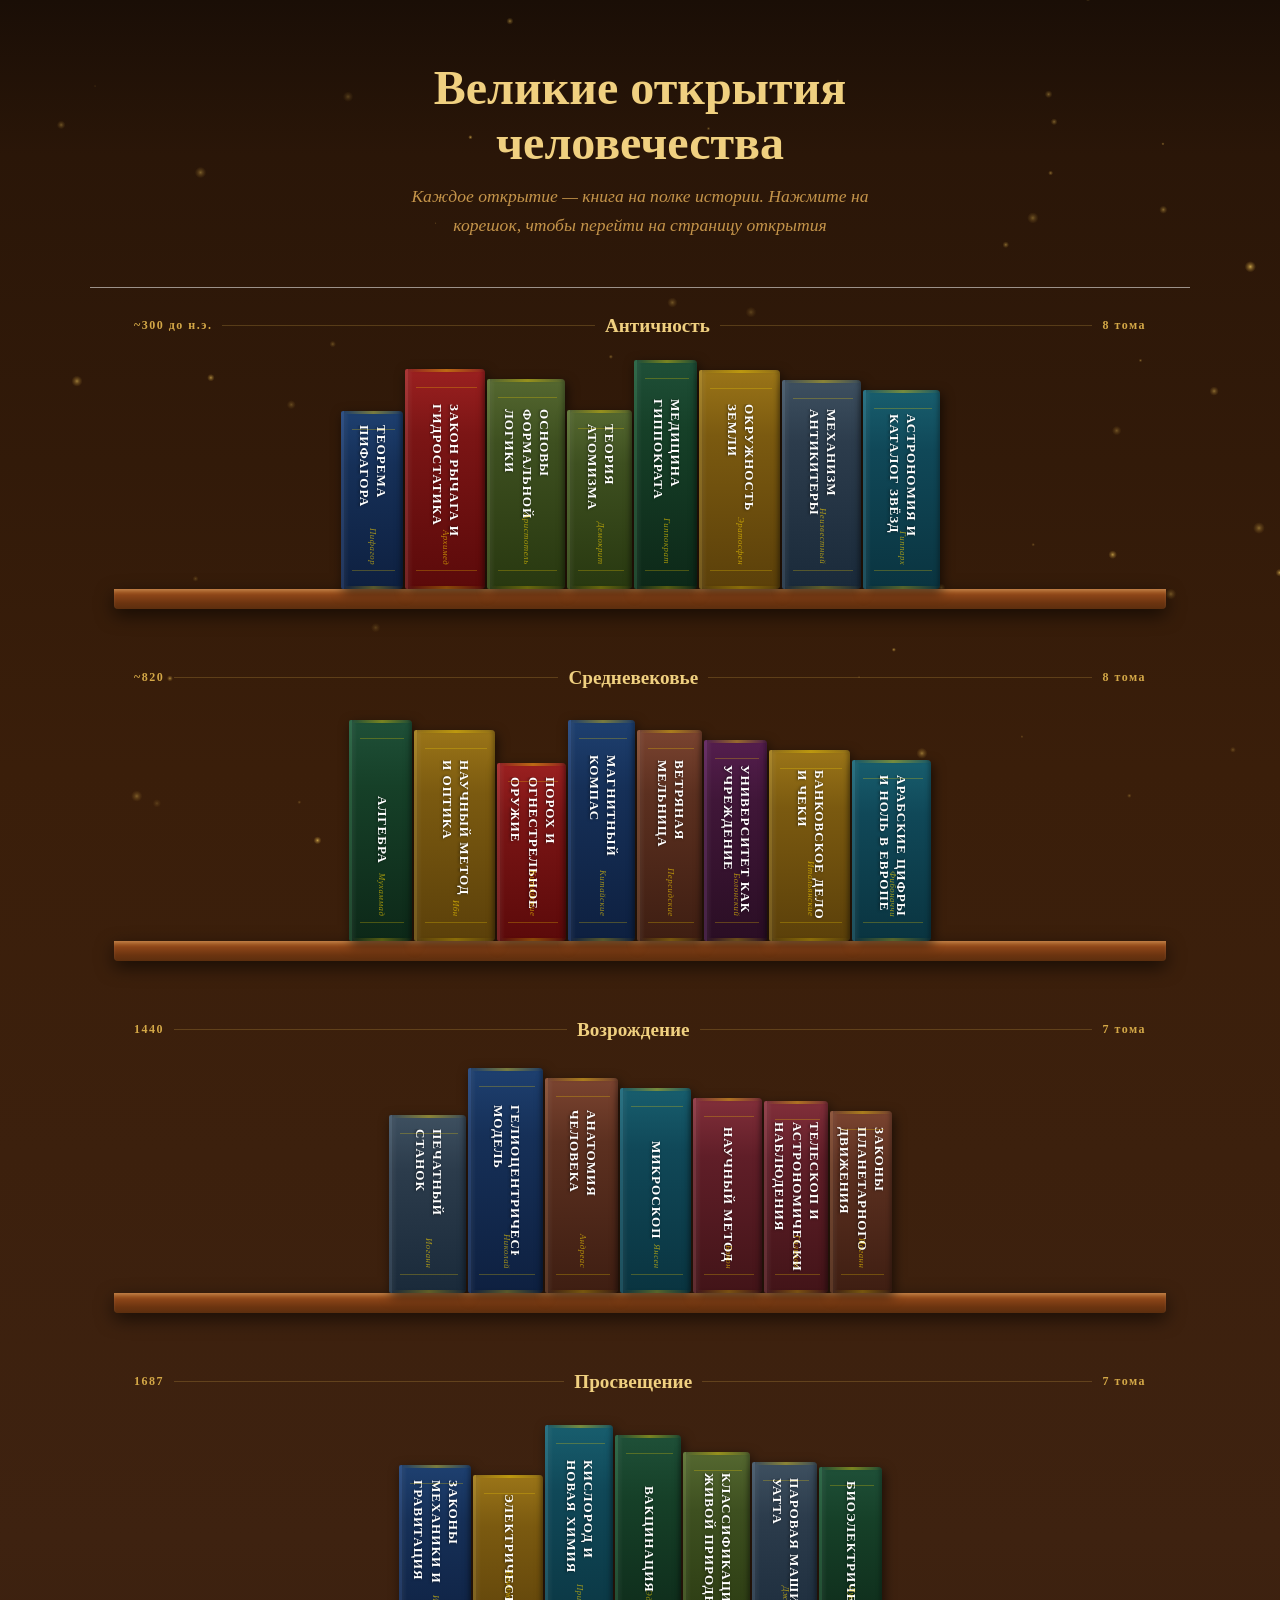
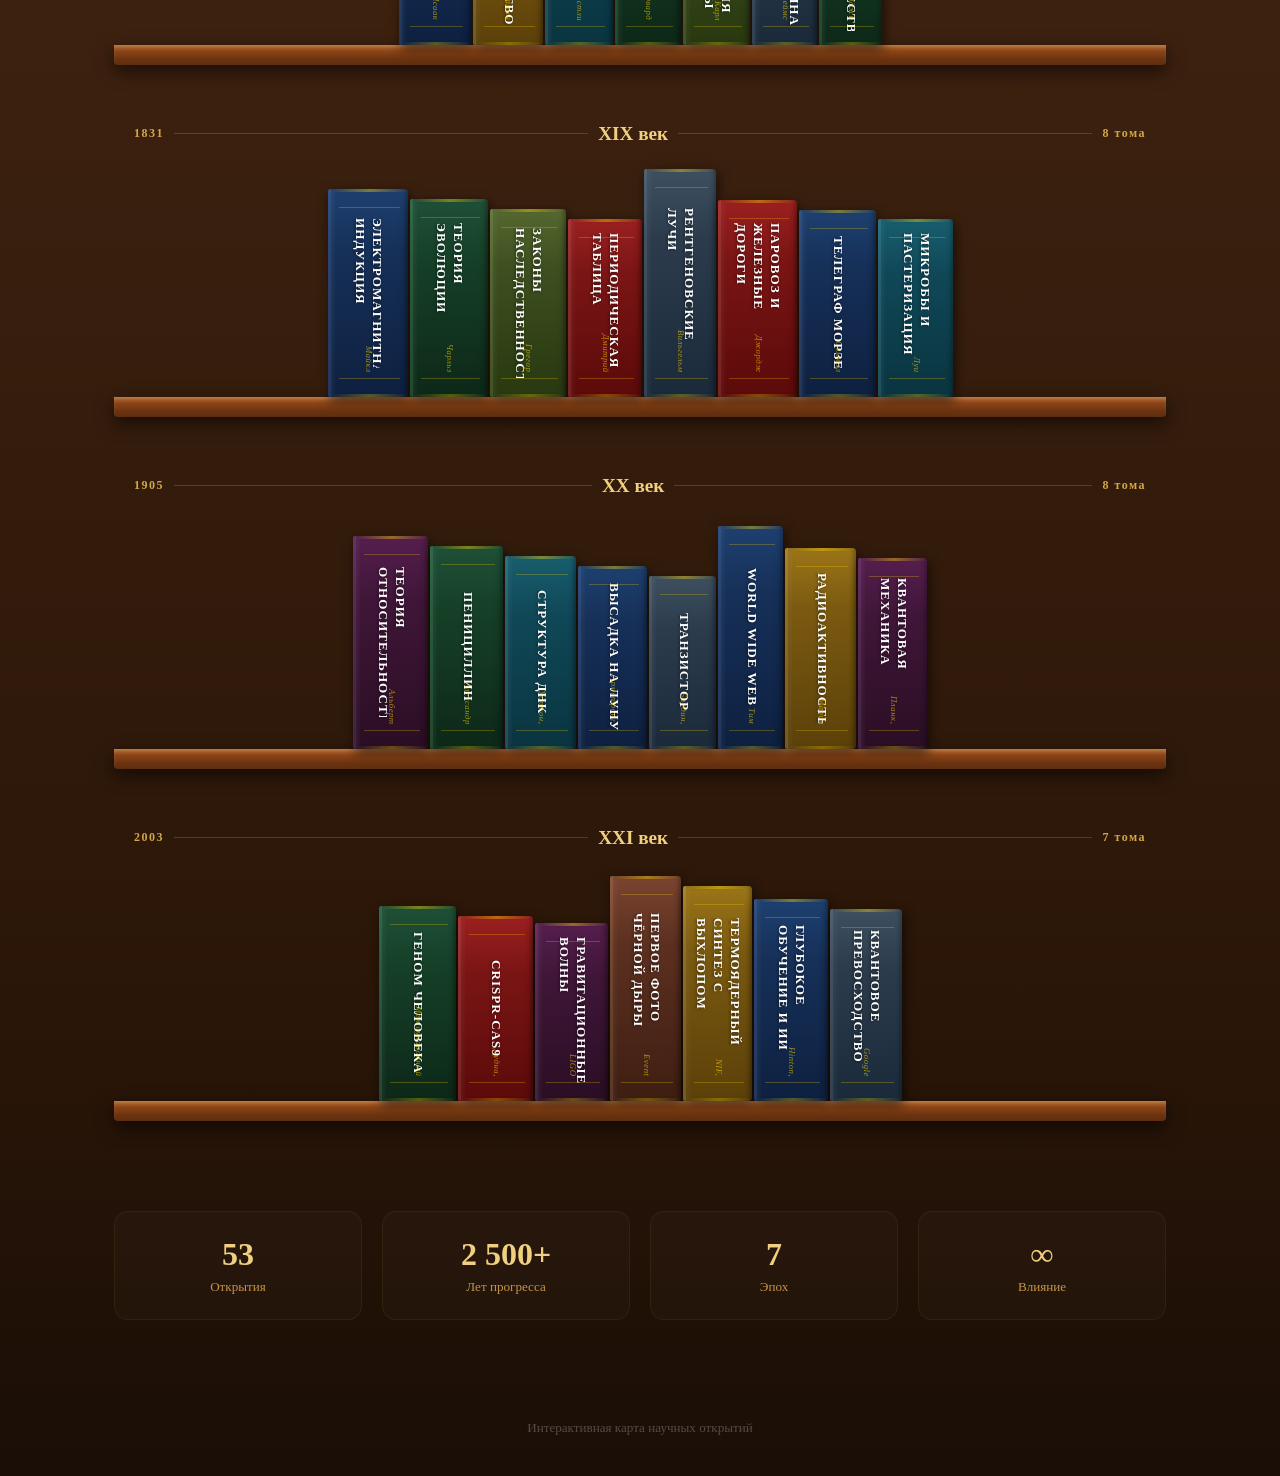
==== commit 2ff2cfa0: "Грамматика статистики: 53 страницы, 53 открытия (согласование с числительным)" ====
--- a/discoveries.html
+++ b/discoveries.html
@@ -757,7 +757,7 @@
     if(!items)return;
     shelvesHtml+=`<div class="shelf"><div class="slabel"><span class="yr">${items[0].y}</span><span class="ln"></span><span class="nm">${era}</span><span class="ln"></span><span class="yr">${items.length} \u0442\u043E\u043C\u0430</span></div><div class="brow">${items.map((d,i)=>{const h=170+((d.idx*37+i*13)%60);return `<a class="bk" href="#/discovery/${d.idx}"><div class="spine c${d.c}" style="min-height:${h}px;width:${62+((d.idx*7+i*11)%20)}px"><div class="gold-line top"></div><div class="btitle">${d.t}</div><div class="bauthor">${d.s.split(' ')[0]}</div><div class="gold-line bot"></div></div></a>`}).join("")}</div><div class="board"></div></div>`;
   });
-  app.innerHTML=`<header><h1 onclick="window.location.hash='#/'">Великие открытия<br>человечества</h1><p class="sub">Каждое открытие \u2014 книга на полке истории. Нажмите на корешок, чтобы перейти на страницу открытия</p></header><div class="shelves">${shelvesHtml}</div><div class="stats"><div class="stat"><div class="n">${D.length}</div><div class="l">Открытий</div></div><div class="stat"><div class="n">2 500+</div><div class="l">Лет прогресса</div></div><div class="stat"><div class="n">${EO.length}</div><div class="l">Эпох</div></div><div class="stat"><div class="n">\u221E</div><div class="l">Влияние</div></div></div><footer>Интерактивная карта научных открытий</footer>`;
+  app.innerHTML=`<header><h1 onclick="window.location.hash='#/'">Великие открытия<br>человечества</h1><p class="sub">Каждое открытие \u2014 книга на полке истории. Нажмите на корешок, чтобы перейти на страницу открытия</p></header><div class="shelves">${shelvesHtml}</div><div class="stats"><div class="stat"><div class="n">${D.length}</div><div class="l">Открытия</div></div><div class="stat"><div class="n">2 500+</div><div class="l">Лет прогресса</div></div><div class="stat"><div class="n">${EO.length}</div><div class="l">Эпох</div></div><div class="stat"><div class="n">\u221E</div><div class="l">Влияние</div></div></div><footer>Интерактивная карта научных открытий</footer>`;
   window.scrollTo(0,0);
 }
 
